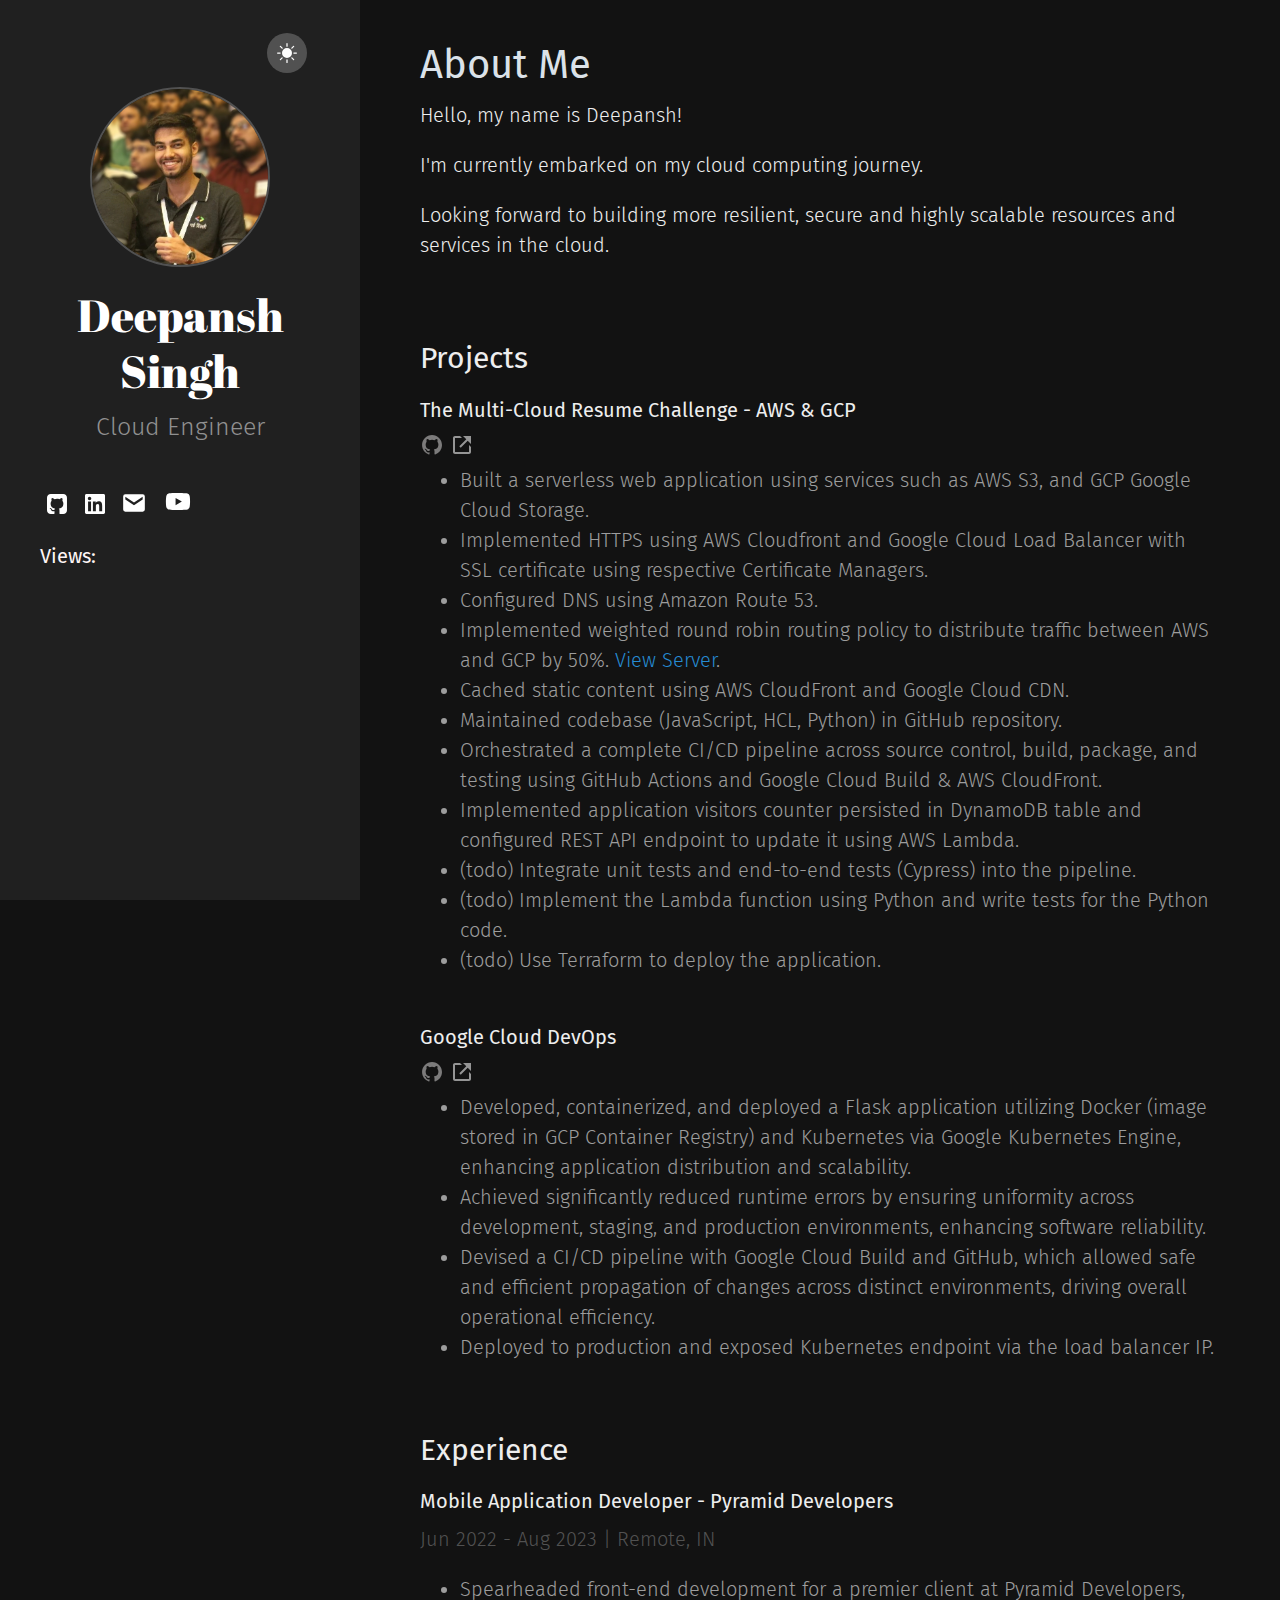
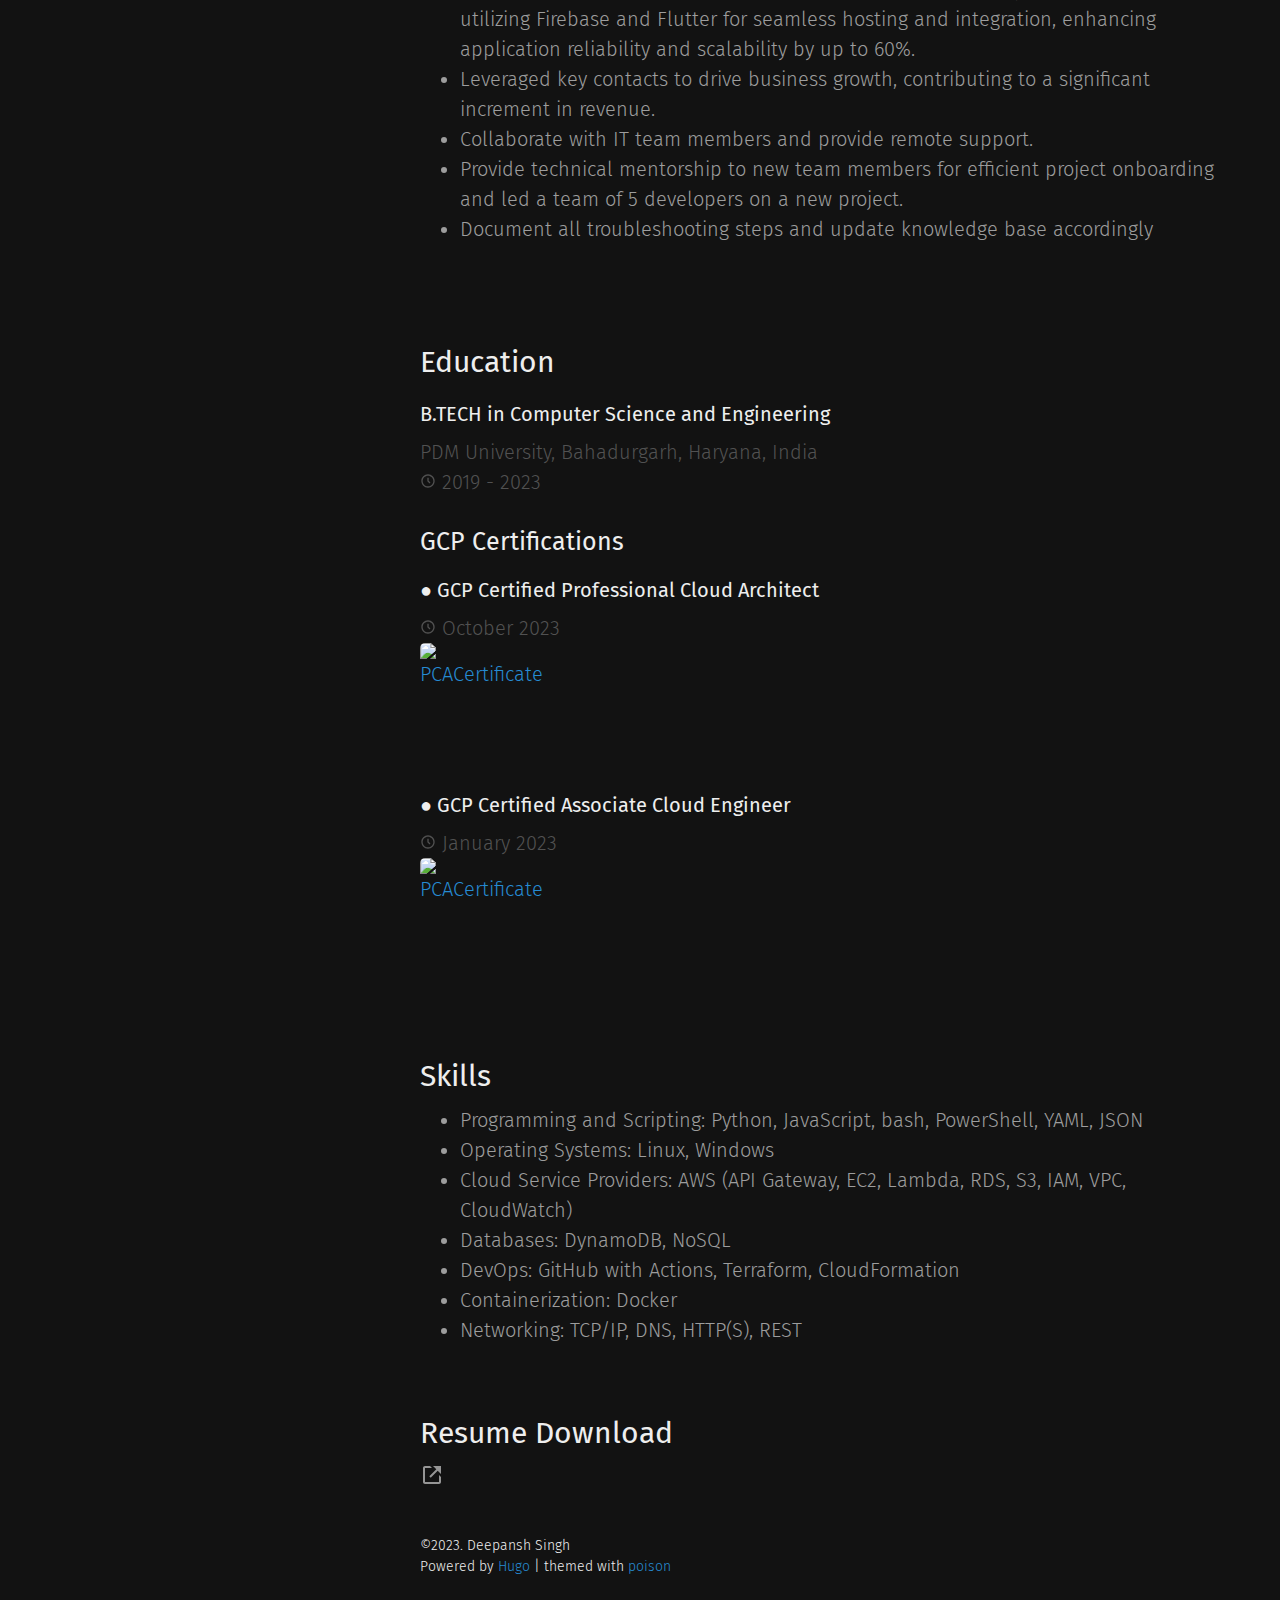
==== frontend/index.html @ 90e30b96 "uncomment viewcounter" ====
﻿<!DOCTYPE html>
<html xmlns="http://www.w3.org/1999/xhtml" xml:lang="en-us" lang="en-us">

<head>

    <meta http-equiv="content-type" content="text/html; charset=utf-8">
    <meta name="generator" content="Hugo 0.101.0">


    <meta name="viewport" content="width=device-width, initial-scale=1.0">

    <title>☁ Deepansh Singh</title>
    <meta name="description" content="">


    <link type="text/css" rel="stylesheet" href="./css/poole.css">
    <link type="text/css" rel="stylesheet" href="./css/syntax.css">
    <link type="text/css" rel="stylesheet" href="./css/hyde.css">
    <link type="text/css" rel="stylesheet" href="./css/poison.css">
    <link type="text/css" rel="stylesheet" href="./css/fonts.css">
    <!-- <link type="text/css" rel="stylesheet" href="./css/katex.min.css"> -->
    <link type="text/css" rel="stylesheet" href="./css/tabs.css">
    <link rel="icon" type="image/png" sizes="16x16" href="/favicon-48x48.png">
    <link rel="shortcut icon" type="image/x-icon" href="./favicon.ico">



    <style>
        body {
            --sidebar-bg-color: #202020;
            --sidebar-img-border-color: #515151;
            --sidebar-p-color: #909090;
            --sidebar-h1-color: #FFF;
            --sidebar-a-color: #FFF;
            --sidebar-socials-color: #FFF;
            --text-color: #222;
            --bkg-color: #FAF9F6;
            --post-title-color: #303030;
            --list-color: #5a5a5a;
            --link-color: #268bd2;
            --date-color: #515151;
            --code-color: #bf616a;
            --code-background-color: #f9f9f9;
            --moon-sun-color: #FFF;
            --moon-sun-background-color: #515151;
        }

        body.dark-theme {
            --text-color: #eee;
            --bkg-color: #121212;
            --post-title-color: #DBE2E9;
            --list-color: #9d9d9d;
            --link-color: #268bd2;
            --date-color: #9a9a9a;
            --code-color: #ff7f7f;
            --code-background-color: #393D47;
        }

        body {
            background-color: var(--bkg-color);
        }
    </style>

</head>

<body class="dark-theme">
    <aside class="sidebar">
        <div class="container sidebar-sticky">
            <div class="light-dark" align="right">
                <button class="btn-light-dark">
                    <svg class="moon" xmlns="http://www.w3.org/2000/svg" width="1em" height="1em" viewbox="0 0 16 16">
                        <path fill="currentColor" d="M6 .278a.768.768 0 0 1 .08.858a7.208 7.208 0 0 0-.878 3.46c0 4.021 3.278 7.277 7.318 7.277c.527 0 1.04-.055 1.533-.16a.787.787 0 0 1 .81.316a.733.733 0 0 1-.031.893A8.349 8.349 0 0 1 8.344 16C3.734 16 0 12.286 0 7.71C0 4.266 2.114 1.312 5.124.06A.752.752 0 0 1 6 .278z"></path>
                    </svg>
                    <svg class="sun" xmlns="http://www.w3.org/2000/svg" width="1em" height="1em" viewbox="0 0 16 16">
                        <path fill="currentColor" d="M8 12a4 4 0 1 0 0-8a4 4 0 0 0 0 8zM8 0a.5.5 0 0 1 .5.5v2a.5.5 0 0 1-1 0v-2A.5.5 0 0 1 8 0zm0 13a.5.5 0 0 1 .5.5v2a.5.5 0 0 1-1 0v-2A.5.5 0 0 1 8 13zm8-5a.5.5 0 0 1-.5.5h-2a.5.5 0 0 1 0-1h2a.5.5 0 0 1 .5.5zM3 8a.5.5 0 0 1-.5.5h-2a.5.5 0 0 1 0-1h2A.5.5 0 0 1 3 8zm10.657-5.657a.5.5 0 0 1 0 .707l-1.414 1.415a.5.5 0 1 1-.707-.708l1.414-1.414a.5.5 0 0 1 .707 0zm-9.193 9.193a.5.5 0 0 1 0 .707L3.05 13.657a.5.5 0 0 1-.707-.707l1.414-1.414a.5.5 0 0 1 .707 0zm9.193 2.121a.5.5 0 0 1-.707 0l-1.414-1.414a.5.5 0 0 1 .707-.707l1.414 1.414a.5.5 0 0 1 0 .707zM4.464 4.465a.5.5 0 0 1-.707 0L2.343 3.05a.5.5 0 1 1 .707-.707l1.414 1.414a.5.5 0 0 1 0 .708z"></path>
                    </svg>
                </button>
            </div>

            <div class="sidebar-about">
                <h1 class="brand">

                    <a>
                        <img src="./images/brand_image.png" alt="brand image">
                    </a>


                    <a>
                        <h1>Deepansh Singh</h1>
                    </a>

                </h1>
                <p class="lead">
                    Cloud Engineer<a></a>
                </p>
            </div>

            <nav>
                <ul class="sidebar-nav">

                </ul>
            </nav>

            <div>
                <a target="_blank" class="social" href="https://github.com/deepansharya1111">
                    <svg xmlns="http://www.w3.org/2000/svg" width="1.2em" height="1.2em" viewbox="-2 -2 24 24">
                        <path fill="currentColor" d="M18.88 1.099C18.147.366 17.265 0 16.233 0H3.746C2.714 0 1.832.366 1.099 1.099C.366 1.832 0 2.714 0 3.746v12.487c0 1.032.366 1.914 1.099 2.647c.733.733 1.615 1.099 2.647 1.099H6.66c.19 0 .333-.007.429-.02a.504.504 0 0 0 .286-.169c.095-.1.143-.245.143-.435l-.007-.885c-.004-.564-.006-1.01-.006-1.34l-.3.052c-.19.035-.43.05-.721.046a5.555 5.555 0 0 1-.904-.091a2.026 2.026 0 0 1-.872-.39a1.651 1.651 0 0 1-.572-.8l-.13-.3a3.25 3.25 0 0 0-.41-.663c-.186-.243-.375-.407-.566-.494l-.09-.065a.956.956 0 0 1-.17-.156a.723.723 0 0 1-.117-.182c-.026-.061-.004-.111.065-.15c.07-.04.195-.059.378-.059l.26.04c.173.034.388.138.643.311a2.1 2.1 0 0 1 .631.677c.2.355.44.626.722.813c.282.186.566.28.852.28c.286 0 .533-.022.742-.065a2.59 2.59 0 0 0 .585-.196c.078-.58.29-1.028.637-1.34a8.907 8.907 0 0 1-1.333-.234a5.314 5.314 0 0 1-1.223-.507a3.5 3.5 0 0 1-1.047-.872c-.277-.347-.505-.802-.683-1.365c-.177-.564-.266-1.215-.266-1.952c0-1.049.342-1.942 1.027-2.68c-.32-.788-.29-1.673.091-2.652c.252-.079.625-.02 1.119.175c.494.195.856.362 1.086.5c.23.14.414.257.553.352a9.233 9.233 0 0 1 2.497-.338c.859 0 1.691.113 2.498.338l.494-.312a6.997 6.997 0 0 1 1.197-.572c.46-.174.81-.221 1.054-.143c.39.98.424 1.864.103 2.653c.685.737 1.028 1.63 1.028 2.68c0 .737-.089 1.39-.267 1.957c-.177.568-.407 1.023-.689 1.366a3.65 3.65 0 0 1-1.053.865c-.42.234-.828.403-1.223.507a8.9 8.9 0 0 1-1.333.235c.45.39.676 1.005.676 1.846v3.11c0 .147.021.266.065.357a.36.36 0 0 0 .208.189c.096.034.18.056.254.064c.074.01.18.013.318.013h2.914c1.032 0 1.914-.366 2.647-1.099c.732-.732 1.099-1.615 1.099-2.647V3.746c0-1.032-.367-1.914-1.1-2.647z"></path>
                    </svg>
                </a>

                <a target="_blank" class="social" href="https://www.linkedin.com/in/deepansharya1111/">
                    <svg xmlns="http://www.w3.org/2000/svg" width="1em" height="1.2em" viewbox="0 0 448 512">
                        <path fill="currentColor" d="M416 32H31.9C14.3 32 0 46.5 0 64.3v383.4C0 465.5 14.3 480 31.9 480H416c17.6 0 32-14.5 32-32.3V64.3c0-17.8-14.4-32.3-32-32.3zM135.4 416H69V202.2h66.5V416zm-33.2-243c-21.3 0-38.5-17.3-38.5-38.5S80.9 96 102.2 96c21.2 0 38.5 17.3 38.5 38.5c0 21.3-17.2 38.5-38.5 38.5zm282.1 243h-66.4V312c0-24.8-.5-56.7-34.5-56.7c-34.6 0-39.9 27-39.9 54.9V416h-66.4V202.2h63.7v29.2h.9c8.9-16.8 30.6-34.5 62.9-34.5c67.2 0 79.7 44.3 79.7 101.9V416z"></path>
                    </svg>
                </a>

                <a target="_blank" class="email" href="mailto:deepansharya1111@gmail.com">
                    <svg xmlns="http://www.w3.org/2000/svg" width="1.8em" height="1.3em" viewBox="0 0 24 24" style="fill: rgba(255, 255, 255, 1);">
                        <path d="M20 4H4a2 2 0 0 0-2 2v12a2 2 0 0 0 2 2h16a2 2 0 0 0 2-2V6a2 2 0 0 0-2-2zm0 4.7-8 5.334L4 8.7V6.297l8 5.333 8-5.333V8.7z"></path>
                    </svg>
                </a>

                <a target="_blank" class="youtube" href="https://www.youtube.com/@deesec">
                    <svg xmlns="http://www.w3.org/2000/svg" width="2em" height="1.45em" viewBox="0 0 24 24" style="fill: rgba(255, 255, 255, 1);">
                        <path d="M21.593 7.203a2.506 2.506 0 0 0-1.762-1.766C18.265 5.007 12 5 12 5s-6.264-.007-7.831.404a2.56 2.56 0 0 0-1.766 1.778c-.413 1.566-.417 4.814-.417 4.814s-.004 3.264.406 4.814c.23.857.905 1.534 1.763 1.765 1.582.43 7.83.437 7.83.437s6.265.007 7.831-.403a2.515 2.515 0 0 0 1.767-1.763c.414-1.565.417-4.812.417-4.812s.02-3.265-.407-4.831zM9.996 15.005l.005-6 5.207 3.005-5.212 2.995z"></path>
                    </svg>
                </a>

                <div>
                    <h4>
                        <span id='views'>Views:</span> <span id="visits"></span>
                    </h4>
                </div>
                <!-- Original Hugo Trademark stamp location -->

                <!-- Original Hugo Trademark stamp location -->
            </div>
        </div>
    </aside>

    <main class="content container">
        <div class="post">
            <div class="info">
                <section id="about">
                    <h1 class="post-title"> About Me</a></h1>
                    </ul>

            </div>

            <p>Hello, my name is Deepansh!</p>
            <p>I'm currently embarked on my cloud computing journey.</p>
            <p>Looking forward to building more resilient, secure and highly scalable resources and services in the
                cloud. </p>
        </div>

        <h2 id="projects">Projects</h2>
        <h5 class="list__title post__title">
            The Multi-Cloud Resume Challenge - AWS & GCP
        </h5>
        <a href="https://github.com/deepansharya1111/cloud-resume-frontend" target="_blank" class="project__link">
            <svg xmlns="http://www.w3.org/2000/svg" width="24" height="24" viewBox="0 0 24 24" style="fill: rgba(124, 123, 123, 1);">
                <path fill-rule="evenodd" clip-rule="evenodd" d="M12.026 2c-5.509 0-9.974 4.465-9.974 9.974 0 4.406 2.857 8.145 6.821 9.465.499.09.679-.217.679-.481 0-.237-.008-.865-.011-1.696-2.775.602-3.361-1.338-3.361-1.338-.452-1.152-1.107-1.459-1.107-1.459-.905-.619.069-.605.069-.605 1.002.07 1.527 1.028 1.527 1.028.89 1.524 2.336 1.084 2.902.829.091-.645.351-1.085.635-1.334-2.214-.251-4.542-1.107-4.542-4.93 0-1.087.389-1.979 1.024-2.675-.101-.253-.446-1.268.099-2.64 0 0 .837-.269 2.742 1.021a9.582 9.582 0 0 1 2.496-.336 9.554 9.554 0 0 1 2.496.336c1.906-1.291 2.742-1.021 2.742-1.021.545 1.372.203 2.387.099 2.64.64.696 1.024 1.587 1.024 2.675 0 3.833-2.33 4.675-4.552 4.922.355.308.675.916.675 1.846 0 1.334-.012 2.41-.012 2.737 0 .267.178.577.687.479C19.146 20.115 22 16.379 22 11.974 22 6.465 17.535 2 12.026 2z"></path>
            </svg>
        </a>
        <a href="https://deepansh.app" target="_blank" class="project__link">
            <svg xmlns="http://www.w3.org/2000/svg" width="24" height="24" viewBox="0 0 24 24" style="fill: rgba(149, 149, 149, 1);">
                <path d="m13 3 3.293 3.293-7 7 1.414 1.414 7-7L21 11V3z"></path><path d="M19 19H5V5h7l-2-2H5c-1.103 0-2 .897-2 2v14c0 1.103.897 2 2 2h14c1.103 0 2-.897 2-2v-5l-2-2v7z"></path>
            </svg>
        </a>
        <div>
            <!-- <p> -->
            <ul>
                <li>Built a serverless web application using services such as AWS S3, and GCP Google Cloud Storage.
                <li>Implemented HTTPS using AWS Cloudfront and Google Cloud Load Balancer with SSL certificate using respective Certificate Managers.
                <li>Configured DNS using Amazon Route 53.
                <li>Implemented weighted round robin routing policy to distribute traffic between AWS and GCP by 50%. 
                    <a href="https://hosting-checker.net/websites/deepansh.app" target="_blank" class="project__link">View Server</a>.
                <li>Cached static content using AWS CloudFront and Google Cloud CDN.
                <li>Maintained codebase (JavaScript, HCL, Python) in GitHub repository.
                <li>Orchestrated a complete CI/CD pipeline across source control, build, package, and testing using GitHub Actions and Google Cloud Build & AWS CloudFront.
                <li>Implemented application visitors counter persisted in DynamoDB table and configured REST API
                    endpoint to update it using AWS Lambda.
                <li>(todo) Integrate unit tests and end-to-end tests (Cypress) into the pipeline.
                <li>(todo) Implement the Lambda function using Python and write tests for the Python code.
                <li>(todo) Use Terraform to deploy the application.
                    <br>
                    <br>
            </ul>
            <!-- </p> -->
        </div>

        <h5 class="list__title post__title">
            Google Cloud DevOps
        </h5>
        <a href="https://github.com/deepansharya1111/gcp-devops-project/" target="_blank" class="project__link">
            <svg xmlns="http://www.w3.org/2000/svg" width="24" height="24" viewBox="0 0 24 24" style="fill: rgba(124, 123, 123, 1);">
                <path fill-rule="evenodd" clip-rule="evenodd" d="M12.026 2c-5.509 0-9.974 4.465-9.974 9.974 0 4.406 2.857 8.145 6.821 9.465.499.09.679-.217.679-.481 0-.237-.008-.865-.011-1.696-2.775.602-3.361-1.338-3.361-1.338-.452-1.152-1.107-1.459-1.107-1.459-.905-.619.069-.605.069-.605 1.002.07 1.527 1.028 1.527 1.028.89 1.524 2.336 1.084 2.902.829.091-.645.351-1.085.635-1.334-2.214-.251-4.542-1.107-4.542-4.93 0-1.087.389-1.979 1.024-2.675-.101-.253-.446-1.268.099-2.64 0 0 .837-.269 2.742 1.021a9.582 9.582 0 0 1 2.496-.336 9.554 9.554 0 0 1 2.496.336c1.906-1.291 2.742-1.021 2.742-1.021.545 1.372.203 2.387.099 2.64.64.696 1.024 1.587 1.024 2.675 0 3.833-2.33 4.675-4.552 4.922.355.308.675.916.675 1.846 0 1.334-.012 2.41-.012 2.737 0 .267.178.577.687.479C19.146 20.115 22 16.379 22 11.974 22 6.465 17.535 2 12.026 2z"></path>
            </svg>
        </a>
        <a href="http://35.224.110.135/" target="_blank" class="project__link">
            <svg xmlns="http://www.w3.org/2000/svg" width="24" height="24" viewBox="0 0 24 24" style="fill: rgba(149, 149, 149, 1);">
                <path d="m13 3 3.293 3.293-7 7 1.414 1.414 7-7L21 11V3z"></path><path d="M19 19H5V5h7l-2-2H5c-1.103 0-2 .897-2 2v14c0 1.103.897 2 2 2h14c1.103 0 2-.897 2-2v-5l-2-2v7z"></path>
            </svg>
        </a>
        <div>
            <!-- <p> -->
            <ul>
                <li>Developed, containerized, and deployed a Flask application utilizing Docker (image stored in GCP
                    Container Registry) and Kubernetes via Google Kubernetes Engine, enhancing application distribution
                    and scalability.
                <li>Achieved significantly reduced runtime errors by ensuring uniformity across development, staging,
                    and production environments, enhancing software reliability.
                <li>Devised a CI/CD pipeline with Google Cloud Build and GitHub, which allowed safe and efficient
                    propagation of changes across distinct environments, driving overall operational efficiency.
                <li>Deployed to production and exposed Kubernetes endpoint via the load balancer IP.
                    <br>
            </ul>
            <!-- </p> -->
        </div>
        <br>
        <h2 id="experience">Experience</h2>
        <h5 class="list__title post__title">
            Mobile Application Developer - Pyramid Developers
        </h5>
        <div class="list__meta meta">
            <div class="meta__item-datetime meta__item">
                <!-- <svg class="meta__icon icon icon-time" width="16" height="14" viewBox="0 0 30 28">
            <path d="M15 0C7 0 1 6 1 14s6 14 14 14 14-6 14-14S23 0 15 0zm0 25C9 25 4 20 4 14S9 3 15 3s11 5 11 11-5 11-11 11zm1-18h-2v8.4l6.8 4.4L22 18l-6-3.8V7z"></path>
        </svg> -->
                <time class="meta__text" datetime="2020-07-01T00:00:00Z">Jun 2022 - Aug 2023 | Remote, IN</time>
            </div>
        </div>
        <p>
        <ul>
            <li>Spearheaded front-end development for a premier client at Pyramid Developers, utilizing Firebase and
                Flutter for seamless hosting and integration, enhancing application reliability and scalability by up to
                60%.</li>
            <li>Leveraged key contacts to drive business growth, contributing to a significant increment in revenue.
            </li>
            <li>Collaborate with IT team members and provide remote support.</li>
            <li>Provide technical mentorship to new team members for efficient project onboarding and led a team of 5
                developers on a new project.</li>
            <li>Document all troubleshooting steps and update knowledge base accordingly</li>
            <br>
        </ul>
        </p>
        <br>
        <h2 id="education">Education</h2>
        <h5 class="list__title post__title">
            B.TECH in Computer Science and Engineering
        </h5>

        PDM University, Bahadurgarh, Haryana, India

        <div class="list__meta meta">
            <div class="meta__item-datetime meta__item">
                <svg xmlns="http://www.w3.org/2000/svg" width="16" height="16" viewBox="0 0 24 24" style="fill: rgba(81, 81, 81, 1);">
                    <path d="M12 2C6.486 2 2 6.486 2 12s4.486 10 10 10 10-4.486 10-10S17.514 2 12 2zm0 18c-4.411 0-8-3.589-8-8s3.589-8 8-8 8 3.589 8 8-3.589 8-8 8z"></path><path d="M13 7h-2v5.414l3.293 3.293 1.414-1.414L13 11.586z"></path>
                </svg>
                <time class="meta__text" datetime="2023-10-04T00:00:00Z">2019 - 2023</time>
            </div>
        </div>
        <h3 class="list__title post__title">
            GCP Certifications
        </h3>
        <h5 class="list__title post__title">
            ● GCP Certified Professional Cloud Architect
        </h5>
        <div class="list__meta meta">
            <div class="meta__item-datetime meta__item">
                <svg xmlns="http://www.w3.org/2000/svg" width="16" height="16" viewBox="0 0 24 24" style="fill: rgba(81, 81, 81, 1);">
                    <path d="M12 2C6.486 2 2 6.486 2 12s4.486 10 10 10 10-4.486 10-10S17.514 2 12 2zm0 18c-4.411 0-8-3.589-8-8s3.589-8 8-8 8 3.589 8 8-3.589 8-8 8z"></path><path d="M13 7h-2v5.414l3.293 3.293 1.414-1.414L13 11.586z"></path>
                </svg>
                <time class="meta__text" datetime="2023-10-04T00:00:00Z">October 2023</time>
            </div>
        </div>
        <a href="https://www.credential.net/2273a415-58f1-4cfc-a1eb-8722eb4f924a">
            <img style="border: 0px solid black;" alt="PCACertificate"
                src="https://templates.images.credential.net/16590181582433100721069374350922.png" width="130" height="130">
        </a>

        <h5 class="list__title post__title">
            ● GCP Certified Associate Cloud Engineer
        </h5>
        <div class="list__meta meta">
            <div class="meta__item-datetime meta__item">
                <svg xmlns="http://www.w3.org/2000/svg" width="16" height="16" viewBox="0 0 24 24" style="fill: rgba(81, 81, 81, 1);">
                    <path d="M12 2C6.486 2 2 6.486 2 12s4.486 10 10 10 10-4.486 10-10S17.514 2 12 2zm0 18c-4.411 0-8-3.589-8-8s3.589-8 8-8 8 3.589 8 8-3.589 8-8 8z"></path><path d="M13 7h-2v5.414l3.293 3.293 1.414-1.414L13 11.586z"></path>
                </svg>
                <time class="meta__text" datetime="2023-01-20T00:00:00Z">January 2023</time>
            </div>
        </div>
        <a href="https://www.credential.net/48a39a28-0759-4ab2-b7b6-a3fedbacd341">
            <img style="border: 0px solid black;" alt="PCACertificate"
                src="https://templates.images.credential.net/16590187933301617801540872729153.png" width="130" height="130">
        </a>

        <br>
        <h2 id="skills"> Skills</h2>
        <ul>
            <li>Programming and Scripting: Python, JavaScript, bash, PowerShell, YAML, JSON</li>
            <li>Operating Systems: Linux, Windows</li>
            <li>Cloud Service Providers: AWS (API Gateway, EC2, Lambda, RDS, S3, IAM, VPC, CloudWatch)</li>
            <li>Databases: DynamoDB, NoSQL</li>
            <li>DevOps: GitHub with Actions, Terraform, CloudFormation</li>
            <li>Containerization: Docker</li>
            <li>Networking: TCP/IP, DNS, HTTP(S), REST</li>
        </ul>
        <br>
        <h2 id="resume">Resume Download</h2>
        <a href="https://storage.googleapis.com/resume.deepansh.app/Deepansh-Singh-Resume.pdf" target="_blank"
            class="project__link">
            <svg xmlns="http://www.w3.org/2000/svg" width="24" height="24" viewBox="0 0 24 24" style="fill: rgba(149, 149, 149, 1);">
                <path d="m13 3 3.293 3.293-7 7 1.414 1.414 7-7L21 11V3z"></path><path d="M19 19H5V5h7l-2-2H5c-1.103 0-2 .897-2 2v14c0 1.103.897 2 2 2h14c1.103 0 2-.897 2-2v-5l-2-2v7z"></path>
            </svg>
        </a>
        <br>
        <br>
        <div>
            <p class="footnote">
                &copy;2023. Deepansh Singh<br>
                Powered by <a target="_blank" href="https://gohugo.io">Hugo</a> | themed with <a target="_blank"
                    href="https://github.com/lukeorth/poison">poison</a>
            </p>
        </div>


        <div class="article-toc ">
            <h4></h4>
            <nav id="TableOfContents">
                <ul>
                    <li><a href="#about">About</a></li>
                    <li><a href="#projects">Projects</a></li>
                    <li><a href="#experience">Experience</a></li>
                    <li><a href="#education">Education</a>
                    <li><a href="#skills">Skills</a></li>
                    <li><a href="#resume">Resume</a></li>
                </ul>
                </li>
            </nav>
        </div>

    </main>
</body>
<!-- BootStrap -->
<script defer="" language="javascript" type="text/javascript" src="./js/light_dark.js"></script>
<script defer="" language="javascript" type="text/javascript" src="./js/tabs.js"></script>
<!-- <script defer="" language="javascript" type="text/javascript" src="./js/katex.min.js"></script> -->
<script defer="" language="javascript" type="text/javascript" src="./js/auto-render.min.js"></script>
<script defer="" language="javascript" type="text/javascript" src="./js/katex.js"></script>
<script defer="" language="javascript" type="text/javascript" src="./js/toc.js"></script>
<!-- View Counter -->
<script src="./js/views.js"></script>
<!-- Test -->

</html>
---- frontend/css/poole.css ----
/*
 *                        ___
 *                       /\_ \
 *  _____     ___     ___\//\ \      __
 * /\ '__`\  / __`\  / __`\\ \ \   /'__`\
 * \ \ \_\ \/\ \_\ \/\ \_\ \\_\ \_/\  __/
 *  \ \ ,__/\ \____/\ \____//\____\ \____\
 *   \ \ \/  \/___/  \/___/ \/____/\/____/
 *    \ \_\
 *     \/_/
 *
 * Designed, built, and released under MIT license by @mdo. Learn more at
 * https://github.com/poole/poole.
 */


/*
 * Contents
 *
 * Body resets
 * Custom type
 * Messages
 * Container
 * Masthead
 * Posts and pages
 * Pagination
 * Reverse layout
 * Themes
 */


/*
 * Body resets
 *
 * Update the foundational and global aspects of the page.
 */

* {
  -webkit-box-sizing: border-box;
     -moz-box-sizing: border-box;
          box-sizing: border-box;
}

html,
body {
  margin: 0;
  padding: 0;
}

html {
  font-family: "Helvetica Neue", Helvetica, Arial, sans-serif;
  font-size: 16px;
  line-height: 1.5;
}
@media (min-width: 38em) {
  html {
    font-size: 20px;
  }
}

body {
  color: #515151;
  -webkit-text-size-adjust: 100%;
      -ms-text-size-adjust: 100%;
}

/* No `:visited` state is required by default (browsers will use `a`) */
a {
  color: var(--link-color);
  text-decoration: none;
}
/* `:focus` is linked to `:hover` for basic accessibility */
a:hover,
a:focus {
  text-decoration: underline;
}

/* Headings */
h1, h2, h3, h4, h5, h6 {
  margin-bottom: .5rem;
  font-weight: 400;
  line-height: 1.25;
  color: #313131;
  text-rendering: optimizeLegibility;
}
h1 {
  font-size: 2rem;
}
h2 {
  margin-top: 1rem;
  font-size: 1.5rem;
}
h3 {
  margin-top: 1.5rem;
  font-size: 1.25rem;
}
h4, h5, h6 {
  margin-top: 1rem;
  font-size: 1rem;
}

/* Body text */
p {
  margin-top: 0;
  margin-bottom: 1rem;
}

strong {
  color: #303030;
}


/* Lists */
ul, ol, dl {
  margin-top: 0;
  margin-bottom: 1rem;
}

dt {
  font-weight: bold;
}
dd {
  margin-bottom: .5rem;
}

/* Misc */
hr {
  position: relative;
  margin: 1.5rem 0;
  border: 0;
  border-top: 2px solid #ccc;
  border-bottom: 1px solid #fff;
}

abbr {
  font-size: 85%;
  font-weight: bold;
  color: #555;
  text-transform: uppercase;
}
abbr[title] {
  cursor: help;
  border-bottom: 1px dotted #e5e5e5;
}

/* Code */
code,
pre {
  font-family: Menlo, Monaco, "Courier New", monospace;
}
code {
  padding: .25em .5em;
  font-size: 85%;
  color: #bf616a;
  background-color: #f9f9f9;
  border-radius: 3px;
}
pre {
  display: block;
  margin-top: 0;
  margin-bottom: 1rem;
  padding: 1rem;
  font-size: .8rem;
  line-height: 1.4;
  white-space: pre;
  white-space: pre-wrap;
  word-break: break-all;
  word-wrap: break-word;
  background-color: #f9f9f9;
}
pre code {
  padding: 0;
  font-size: 100%;
  color: inherit;
  background-color: transparent;
}
.highlight {
  margin-bottom: 1rem;
  border-radius: 4px;
}
.highlight pre {
  margin-bottom: 0;
}

/* Quotes */
blockquote {
  padding: .5rem 1rem;
  margin: .8rem 0;
  color: #7a7a7a;
  border-left: .25rem solid #e5e5e5;
}
blockquote p:last-child {
  margin-bottom: 0;
}
@media (min-width: 30em) {
  blockquote {
    padding-right: 5rem;
    padding-left: 1.25rem;
  }
}

img {
  display: block;
  margin: 0 0 1rem;
  border-radius: 5px;
  max-width: 100%;
}

/* Tables */
table {
  margin-bottom: 1rem;
  width: 100%;
  border: 1px solid #e5e5e5;
  border-collapse: collapse;
}
td,
th {
  padding: .25rem .5rem;
  border: 1px solid #e5e5e5;
}
tbody tr:nth-child(odd) td,
tbody tr:nth-child(odd) th {
  background-color: #f9f9f9;
}


/*
 * Custom type
 *
 * Extend paragraphs with `.lead` for larger introductory text.
 */

.lead {
  font-size: 1.25rem;
  font-weight: 300;
}


/*
 * Messages
 *
 * Show alert messages to users. You may add it to single elements like a `<p>`,
 * or to a parent if there are multiple elements to show.
 */

.message {
  margin-bottom: 1rem;
  padding: 1rem;
  color: #717171;
  background-color: #f9f9f9;
}


/*
 * Container
 *
 * Center the page content.
 */

.container {
  max-width: 38rem;
  padding-left:  1rem;
  padding-right: 1rem;
  margin-left:  auto;
  margin-right: auto;
}


/*
 * Masthead
 *
 * Super small header above the content for site name and short description.
 */

.masthead {
  padding-top:    1rem;
  padding-bottom: 1rem;
  margin-bottom: 3rem;
}
.masthead-title {
  margin-top: 0;
  margin-bottom: 0;
  color: #505050;
}
.masthead-title a {
  color: #505050;
}
.masthead-title small {
  font-size: 75%;
  font-weight: 400;
  color: #c0c0c0;
  letter-spacing: 0;
}


/*
 * Posts and pages
 *
 * Each post is wrapped in `.post` and is used on default and post layouts. Each
 * page is wrapped in `.page` and is only used on the page layout.
 */

.page,
.post {
  margin-bottom: 4em;
}

/* Blog post or page title */
.page-title,
.post-title,
.post-title a {
  color: #303030;
}
.page-title,
.post-title {
  margin-top: 0;
}

/* Meta data line below post title */
.post-date {
  display: block;
  margin-top: -.5rem;
  margin-bottom: 1rem;
  color: #9a9a9a;
}

/* Related posts */
.related {
  padding-top: 2rem;
  padding-bottom: 2rem;
  border-top: 1px solid #eee;
}
.related-posts {
  padding-left: 0;
  list-style: none;
}
.related-posts h3 {
  margin-top: 0;
}
.related-posts li small {
  font-size: 75%;
  color: #999;
}
.related-posts li a:hover {
  color: #268bd2;
  text-decoration: none;
}
.related-posts li a:hover small {
  color: inherit;
}


/*
 * Pagination
 *
 * Super lightweight (HTML-wise) blog pagination. `span`s are provide for when
 * there are no more previous or next posts to show.
 */

.pagination {
  overflow: hidden; /* clearfix */
  margin-left: -1rem;
  margin-right: -1rem;
  font-family: "PT Sans", Helvetica, Arial, sans-serif;
  color: #ccc;
  text-align: center;
}

/* Pagination items can be `span`s or `a`s */
.pagination-item {
  display: block;
  padding: 1rem;
  border: 1px solid #eee;
}
.pagination-item:first-child {
  margin-bottom: -1px;
}

/* Only provide a hover state for linked pagination items */
a.pagination-item:hover {
  background-color: #f5f5f5;
}

@media (min-width: 30em) {
  .pagination {
    margin: 3rem 0;
  }
  .pagination-item {
    float: left;
    width: 50%;
  }
  .pagination-item:first-child {
    margin-bottom: 0;
    border-top-left-radius:    4px;
    border-bottom-left-radius: 4px;
  }
  .pagination-item:last-child {
    margin-left: -1px;
    border-top-right-radius:    4px;
    border-bottom-right-radius: 4px;
  }
}
---- frontend/css/syntax.css ----
.hll { background-color: #ffffcc }
 /*{ background: #f0f3f3; }*/
.c { color: #999; } /* Comment */
.err { color: #AA0000; background-color: #FFAAAA } /* Error */
.k { color: #006699; } /* Keyword */
.o { color: #555555 } /* Operator */
.cm { color: #0099FF; font-style: italic } /* Comment.Multiline */
.cp { color: #009999 } /* Comment.Preproc */
.c1 { color: #999; } /* Comment.Single */
.cs { color: #999; } /* Comment.Special */
.gd { background-color: #FFCCCC; border: 1px solid #CC0000 } /* Generic.Deleted */
.ge { font-style: italic } /* Generic.Emph */
.gr { color: #FF0000 } /* Generic.Error */
.gh { color: #003300; } /* Generic.Heading */
.gi { background-color: #CCFFCC; border: 1px solid #00CC00 } /* Generic.Inserted */
.go { color: #AAAAAA } /* Generic.Output */
.gp { color: #000099; } /* Generic.Prompt */
.gs { } /* Generic.Strong */
.gu { color: #003300; } /* Generic.Subheading */
.gt { color: #99CC66 } /* Generic.Traceback */
.kc { color: #006699; } /* Keyword.Constant */
.kd { color: #006699; } /* Keyword.Declaration */
.kn { color: #006699; } /* Keyword.Namespace */
.kp { color: #006699 } /* Keyword.Pseudo */
.kr { color: #006699; } /* Keyword.Reserved */
.kt { color: #007788; } /* Keyword.Type */
.m { color: #FF6600 } /* Literal.Number */
.s { color: #d44950 } /* Literal.String */
.na { color: #4f9fcf } /* Name.Attribute */
.nb { color: #336666 } /* Name.Builtin */
.nc { color: #00AA88; } /* Name.Class */
.no { color: #336600 } /* Name.Constant */
.nd { color: #9999FF } /* Name.Decorator */
.ni { color: #999999; } /* Name.Entity */
.ne { color: #CC0000; } /* Name.Exception */
.nf { color: #CC00FF } /* Name.Function */
.nl { color: #9999FF } /* Name.Label */
.nn { color: #00CCFF; } /* Name.Namespace */
.nt { color: #2f6f9f; } /* Name.Tag */
.nv { color: #003333 } /* Name.Variable */
.ow { color: #000000; } /* Operator.Word */
.w { color: #bbbbbb } /* Text.Whitespace */
.mf { color: #FF6600 } /* Literal.Number.Float */
.mh { color: #FF6600 } /* Literal.Number.Hex */
.mi { color: #FF6600 } /* Literal.Number.Integer */
.mo { color: #FF6600 } /* Literal.Number.Oct */
.sb { color: #CC3300 } /* Literal.String.Backtick */
.sc { color: #CC3300 } /* Literal.String.Char */
.sd { color: #CC3300; font-style: italic } /* Literal.String.Doc */
.s2 { color: #CC3300 } /* Literal.String.Double */
.se { color: #CC3300; } /* Literal.String.Escape */
.sh { color: #CC3300 } /* Literal.String.Heredoc */
.si { color: #AA0000 } /* Literal.String.Interpol */
.sx { color: #CC3300 } /* Literal.String.Other */
.sr { color: #33AAAA } /* Literal.String.Regex */
.s1 { color: #CC3300 } /* Literal.String.Single */
.ss { color: #FFCC33 } /* Literal.String.Symbol */
.bp { color: #336666 } /* Name.Builtin.Pseudo */
.vc { color: #003333 } /* Name.Variable.Class */
.vg { color: #003333 } /* Name.Variable.Global */
.vi { color: #003333 } /* Name.Variable.Instance */
.il { color: #FF6600 } /* Literal.Number.Integer.Long */

.css .o,
.css .o + .nt,
.css .nt + .nt { color: #999; }
---- frontend/css/hyde.css ----
/*
 *  __                  __
 * /\ \                /\ \
 * \ \ \___   __  __   \_\ \     __
 *  \ \  _ `\/\ \/\ \  /'_` \  /'__`\
 *   \ \ \ \ \ \ \_\ \/\ \_\ \/\  __/
 *    \ \_\ \_\/`____ \ \___,_\ \____\
 *     \/_/\/_/`/___/> \/__,_ /\/____/
 *                /\___/
 *                \/__/
 *
 * Designed, built, and released under MIT license by @mdo. Learn more at
 * https://github.com/poole/hyde.
 */


/*
 * Contents
 *
 * Global resets
 * Sidebar
 * Container
 * Reverse layout
 * Themes
 */


/*
 * Global resets
 *
 * Update the foundational and global aspects of the page.
 */

html {
  font-family: "Fira Sans", sans-serif;
    font-weight:300;

}
@media (min-width: 48em) {
  html {
    font-size: 16px;
  }
}
@media (min-width: 58em) {
  html {
    font-size: 20px;
  }
}

pre {
  tab-size:4;
}

/*
 * Sidebar
 *
 * Flexible banner for housing site name, intro, and "footer" content. Starts
 * out above content in mobile and later moves to the side with wider viewports.
 */

.sidebar {
  text-align: center;
  padding: 2rem 1rem;
  color: rgba(255,255,255,.5);
}
@media (min-width: 48em) {
  .sidebar {
    position: fixed;
    top: 0;
    left: 0;
    bottom: 0;
    width: 18rem;
    text-align: left;
  }
}

/* Sidebar links */
.sidebar a {
  color: var(--sidebar-a-color);
}

/* About section */
.sidebar-about {
  text-align: center;
  color: var(--sidebar-p-color);
}
.sidebar-about h1 {
  color: var(--sidebar-h1-color);
  margin-top: 0;
  font-weight:300;
  font-size: 1.5em;
  font-family: "Abril Fatface", serif;
}

/* Sidebar nav */
.sidebar-nav {
  margin-top: 2rem;
  margin-bottom: 2rem;
  padding-left: 0;
  list-style: none;
}

.subnav {
 list-style: none;
  padding-left: 0;
}

.sidebar-nav-item {
  display: block;
}
a.sidebar-nav-item:hover,
a.sidebar-nav-item:focus {
  text-decoration: underline;
}
.sidebar-nav-item.active {
  font-weight: bold;
}

/* Sticky sidebar
 *
 * Add the `sidebar-sticky` class to the sidebar's container to affix it the
 * contents to the bottom of the sidebar in tablets and up.
 */

@media (min-width: 48em) {
  .sidebar-sticky {
    position: absolute;
    right:  1rem;
    top: 1rem;
    left:   1rem;
  }
}


/* Container
 *
 * Align the contents of the site above the proper threshold with some margin-fu
 * with a 25%-wide `.sidebar`.
 */

.content {
  padding-top:    2rem;
  padding-bottom: 2rem;
}

@media (min-width: 48em) {
  .content {
    max-width: 38rem;
    margin-left: 20rem;
    margin-right: 2rem;
  }
}

@media (min-width: 64em) {
  .content {
    max-width: 44rem;
    margin-left: 20rem;
    margin-right: 2rem;
  }
}

.footnote {
  font-size: 0.7em;
  margin-top: 0.5rem;
  color: var(--sidebar-p-color);
}

.go {
  color: #444444;
}

.badge {
  display:inline;
  vertical-align: bottom;
}
 
.badges {
  float: right;
}

.brand {
  font-size: 4.0em;
  margin-bottom: 0;
}

/*
 * Reverse layout
 *
 * Flip the orientation of the page by placing the `.sidebar` on the right.
 */

@media (min-width: 48em) {
  .layout-reverse .sidebar {
    left: auto;
    right: 0;
  }
  .layout-reverse .content {
    margin-left: 2rem;
    margin-right: 20rem;
  }
}

@media (min-width: 64em) {
  .layout-reverse .content {
    margin-left: 4rem;
    margin-right: 22rem;
  }
}



/*
 * Themes
 *
 * As of v1.1, Hyde includes optional themes to color the sidebar and links
 * within blog posts. To use, add the class of your choosing to the `body`.
 */

/* Base16 (http://chriskempson.github.io/base16/#default) */

/* Red */
.theme-base-08 .sidebar {
  background-color: #ac4142;
}
.theme-base-08 .content a,
.theme-base-08 .related-posts li a:hover {
  color: #ac4142;
}

/* Orange */
.theme-base-09 .sidebar {
  background-color: #d28445;
}
.theme-base-09 .content a,
.theme-base-09 .related-posts li a:hover {
  color: #d28445;
}

/* Yellow */
.theme-base-0a .sidebar {
  background-color: #f4bf75;
}
.theme-base-0a .content a,
.theme-base-0a .related-posts li a:hover {
  color: #f4bf75;
}

/* Green */
.theme-base-0b .sidebar {
  background-color: #90a959;
}
.theme-base-0b .content a,
.theme-base-0b .related-posts li a:hover {
  color: #90a959;
}

/* Cyan */
.theme-base-0c .sidebar {
  background-color: #75b5aa;
}
.theme-base-0c .content a,
.theme-base-0c .related-posts li a:hover {
  color: #75b5aa;
}

/* Blue */
.theme-base-0d .sidebar {
  background-color: #6a9fb5;
}
.theme-base-0d .content a,
.theme-base-0d .related-posts li a:hover {
  color: #6a9fb5;
}

/* Magenta */
.theme-base-0e .sidebar {
  background-color: #aa759f;
}
.theme-base-0e .content a,
.theme-base-0e .related-posts li a:hover {
  color: #aa759f;
}

/* Brown */
.theme-base-0f .sidebar {
  background-color: #8f5536;
}
.theme-base-0f .content a,
.theme-base-0f .related-posts li a:hover {
  color: #8f5536;
}
---- frontend/css/poison.css ----
@media (min-width: 48em) {
    .bullet {
        margin-left: 1em;
        text-decoration-line: underline;
        text-decoration-style: dotted;
        text-decoration-thickness: 1%;
    }
    .sub-heading {
        margin-left: 1em;
    }
    .btn-light-dark svg {
        margin: auto;
        width: 20px;
        height: 20px;
        color: black;
    }
}

@media (max-width: 48em) {
    .heading {
        font-weight: 400;
    }
    .entries {
        padding-left: 0em;
    }
    .btn-light-dark svg {
        margin: auto;
        width: 20px;
        height: 20px;
        color: black;
    }
}

 /* Handles dark/light themes */
h1, h2, h3, h4, h5, strong {
    color: var(--text-color);
}
.content p {
    color: var(--text-color);
}
.page-title, .post-title, .post-title a {
    color: var(--post-title-color);
}
.content li {
    color: var(--list-color);
}
.content code {
    color: var(--code-color);
    background-color: var(--code-background-color);
}
.btn-light-dark .moon {
    color: var(--moon-sun-color);
}
.btn-light-dark .sun {
    color: var(--moon-sun-color);
}
.btn-light-dark {
    padding: 0;
    margin: 1em;
    border-radius: 50%;
    border: none;
    cursor: pointer;
    text-align: center;
    width: 40px;
    height: 40px;
    background-color: var(--moon-sun-background-color);
}
/* ************************** */
.layout-reverse .content {
    margin-left: 20em;
}
.sidebar {
    background-color: var(--sidebar-bg-color);
}
.sidebar-about img {
    margin-left: auto;
    margin-right: auto;
    text-align: center;
    border: 2px solid var(--sidebar-img-border-color);
    border-radius: 50%;
    height: 180px;
    width: 180px;
}
.social {
    text-decoration: none !important;
    color: var(--sidebar-socials-color) !important;
    float: auto;
    width: 33%;
    padding: 5px;
    
}
.heading {
    margin-top: 1em;
}
.post-date {
    display: inline-block;
    color: var(--date-color);
}
.info span {
    display: inline-block;
}
.info ul {
    display: inline-block;
    float: right;
}
.info ul li {
    margin-left: 0.5em;
}
.tags {
    padding-left: 0em;
}
.tags li {
    display: inline;
    text-decoration: none;
}
.tags li a {
    color: white;
    display: inline-block;
    padding: 0em 0.7em;
    text-align: center;
    font-size: 0.7em;
    background-color: var(--list-color);
    border-radius: 0.2em;
}
.entries li {
    display: flex;
}
.entries li .title {
    order: 1;
}
.entries li .published {
    order: 3;
}
.entries li::after {
    background-image: radial-gradient(circle, currentcolor 1px, transparent 1.5px);
    background-position: bottom;
    background-size: 1ex 3.5px;
    background-repeat: space no-repeat;
    content: "";
    flex-grow: 1;
    height: 1.1em;
    order: 2;
}
.article-toc {
    display: none;
    position: fixed;
    left: 50%;
    top: 110px;
    font-size: 0.9em;
    width: 20em;
    margin-left: 400px;
    padding-left: 20px;
    overflow-y: auto;
    line-height: 1.4em;
    max-height: 85%;
}
.article-toc nav {
    margin-left: 5em;
}
.article-toc.layout-reverse {
    display: none;
    position: fixed;
    left: 0%;
    top: 110px;
    font-size: 0.9em;
    width: 20em;
    margin-left: 0;
    overflow-y: auto;
    line-height: 1.4em;
    max-height: 85%;
}
.article-toc.layout-reverse nav {
    margin-left: 0;
}
.article-toc h4 {
    margin-left: 6em;
}
.article-toc ul {
    margin-bottom: 0;
}
.article-toc li {
    list-style: none;
    margin-left: 20px;
    margin-top: 2px;
}
.article-toc li a {
    color: var(--text-color);
    text-decoration: none;
}
.article-toc li.active {
    font-weight: bold;
}
.article-toc li.inactive {
    font-weight: 300;
}
@media screen and (min-width: 100em) {
    .article-toc {
        display: block;
    }
    .article-toc.layout-reverse {
        display: block;
    }
}
.next-post {
    float: right;
}
.content pre code {
    color: white;
    white-space: pre;
}
div.highlight pre {
    overflow-x: scroll;
}
#page-nav {
    text-align: center;
}
#page-nav a {
    margin: 0 0.2em;
}
#page-nav span {
    margin: 0 0.2em;
}
.next {
    float: right;
    display: inline;
}
.prev {
    float: left;
    display: inline;
}
.current {
    color: var(--text-color);
}
---- frontend/css/fonts.css ----
/* fira-sans-300 - latin */
@font-face {
  font-family: 'Fira Sans';
  font-style: normal;
  font-weight: 300;
  src: local(''),
       url('fonts/fira-sans-v16-latin-300.woff2') format('woff2'), /* Chrome 26+, Opera 23+, Firefox 39+ */
       url('fonts/fira-sans-v16-latin-300.woff') format('woff'); /* Chrome 6+, Firefox 3.6+, IE 9+, Safari 5.1+ */
}
/* fira-sans-300italic - latin */
@font-face {
  font-family: 'Fira Sans';
  font-style: italic;
  font-weight: 300;
  src: local(''),
       url('fonts/fira-sans-v16-latin-300italic.woff2') format('woff2'), /* Chrome 26+, Opera 23+, Firefox 39+ */
       url('fonts/fira-sans-v16-latin-300italic.woff') format('woff'); /* Chrome 6+, Firefox 3.6+, IE 9+, Safari 5.1+ */
}
/* fira-sans-regular - latin */
@font-face {
  font-family: 'Fira Sans';
  font-style: normal;
  font-weight: 400;
  src: local(''),
       url('fonts/fira-sans-v16-latin-regular.woff2') format('woff2'), /* Chrome 26+, Opera 23+, Firefox 39+ */
       url('fonts/fira-sans-v16-latin-regular.woff') format('woff'); /* Chrome 6+, Firefox 3.6+, IE 9+, Safari 5.1+ */
}
/* fira-sans-italic - latin */
@font-face {
  font-family: 'Fira Sans';
  font-style: italic;
  font-weight: 400;
  src: local(''),
       url('fonts/fira-sans-v16-latin-italic.woff2') format('woff2'), /* Chrome 26+, Opera 23+, Firefox 39+ */
       url('fonts/fira-sans-v16-latin-italic.woff') format('woff'); /* Chrome 6+, Firefox 3.6+, IE 9+, Safari 5.1+ */
}
/* pt-sans-regular - latin */
@font-face {
  font-family: 'PT Sans';
  font-style: normal;
  font-weight: 400;
  src: local(''),
       url('fonts/pt-sans-v17-latin-regular.woff2') format('woff2'), /* Chrome 26+, Opera 23+, Firefox 39+ */
       url('fonts/pt-sans-v17-latin-regular.woff') format('woff'); /* Chrome 6+, Firefox 3.6+, IE 9+, Safari 5.1+ */
}
/* pt-sans-italic - latin */
@font-face {
  font-family: 'PT Sans';
  font-style: italic;
  font-weight: 400;
  src: local(''),
       url('fonts/pt-sans-v17-latin-italic.woff2') format('woff2'), /* Chrome 26+, Opera 23+, Firefox 39+ */
       url('fonts/pt-sans-v17-latin-italic.woff') format('woff'); /* Chrome 6+, Firefox 3.6+, IE 9+, Safari 5.1+ */
}
/* pt-sans-700 - latin */
@font-face {
  font-family: 'PT Sans';
  font-style: normal;
  font-weight: 700;
  src: local(''),
       url('fonts/pt-sans-v17-latin-700.woff2') format('woff2'), /* Chrome 26+, Opera 23+, Firefox 39+ */
       url('fonts/pt-sans-v17-latin-700.woff') format('woff'); /* Chrome 6+, Firefox 3.6+, IE 9+, Safari 5.1+ */
}
/* pt-sans-700italic - latin */
@font-face {
  font-family: 'PT Sans';
  font-style: italic;
  font-weight: 700;
  src: local(''),
       url('fonts/pt-sans-v17-latin-700italic.woff2') format('woff2'), /* Chrome 26+, Opera 23+, Firefox 39+ */
       url('fonts/pt-sans-v17-latin-700italic.woff') format('woff'); /* Chrome 6+, Firefox 3.6+, IE 9+, Safari 5.1+ */
}
/* abril-fatface-regular - latin */
@font-face {
  font-family: 'Abril Fatface';
  font-style: normal;
  font-weight: 400;
  src: local(''),
       url('fonts/abril-fatface-v19-latin-regular.woff2') format('woff2'), /* Chrome 26+, Opera 23+, Firefox 39+ */
       url('fonts/abril-fatface-v19-latin-regular.woff') format('woff'); /* Chrome 6+, Firefox 3.6+, IE 9+, Safari 5.1+ */
}
---- frontend/css/tabs.css ----
/* Style the tabs */
.tabs {
  overflow: hidden;
  border-bottom: 1px solid var(--text-color);
}
html {
	scroll-behavior: smooth;
}
@media (min-width: 48em) {
    /* Style the buttons that are used to open the tabs content */
    .tabs button {
        font-family: Menlo, Monaco, "Courier New", monospace;
        font-size: 0.8em;
    background-color: var(--bkg-color);
    color: var(--text-color);
    float: left;
    border-top: 1px solid var(--text-color);
    border-right: 1px solid var(--text-color);
    border-bottom: none;
    border-left: 1px solid var(--text-color);
    border-radius: 5px 5px 0 0;
    margin: 0 0.2em 0 0;
    outline: none;
    cursor: pointer;
    padding: 0.5em 1em;
    transition: 0.3s;
    }
}

@media (max-width: 48em) {
    /* Style the buttons that are used to open the tabs content */
    .tabs button {
        font-family: Menlo, Monaco, "Courier New", monospace;
        font-size: 0.8em;
    background-color: var(--bkg-color);
    color: var(--text-color);
    float: left;
    border-top: 1px solid var(--text-color);
    border-right: 1px solid var(--text-color);
    border-bottom: none;
    border-left: 1px solid var(--text-color);
    border-radius: 5px 5px 0 0;
    margin: 0 0.2em 0 0;
    outline: none;
    cursor: pointer;
    padding: 0.7em 1.3em;
    transition: 0.3s;
    }

}

/* Change background color of buttons on hover */
.tabs button:hover {
  background-color: #ddd;
  color: var(--dark-gray);
}

/* Create an active/current tablink class */
.tabs button.active {
  background-color: #ccc;
  color: #000;
}

/* Style the tabs content */
.tabcontent {
  display: none;
  padding-top: 0.2em;
}

#visits {
  color: #fff6f6
}

#views {
  color: #fff6f6
}
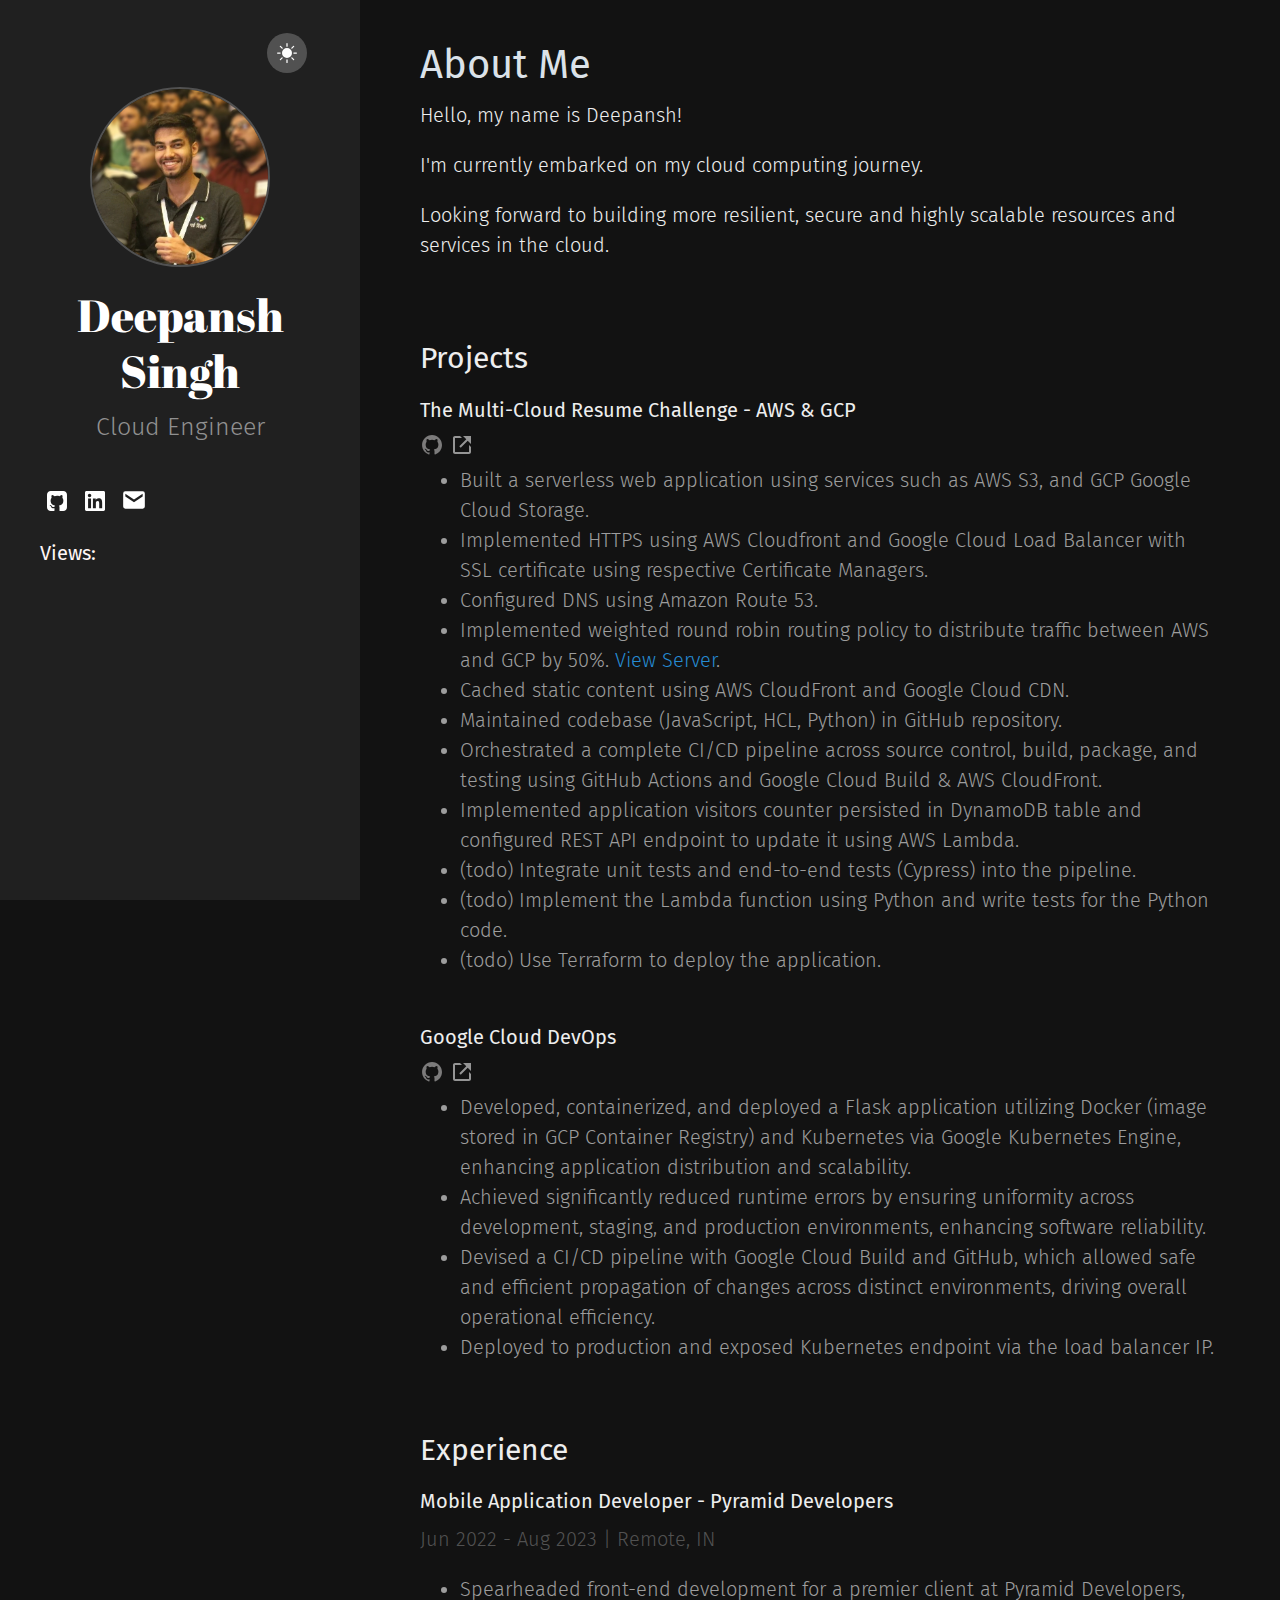
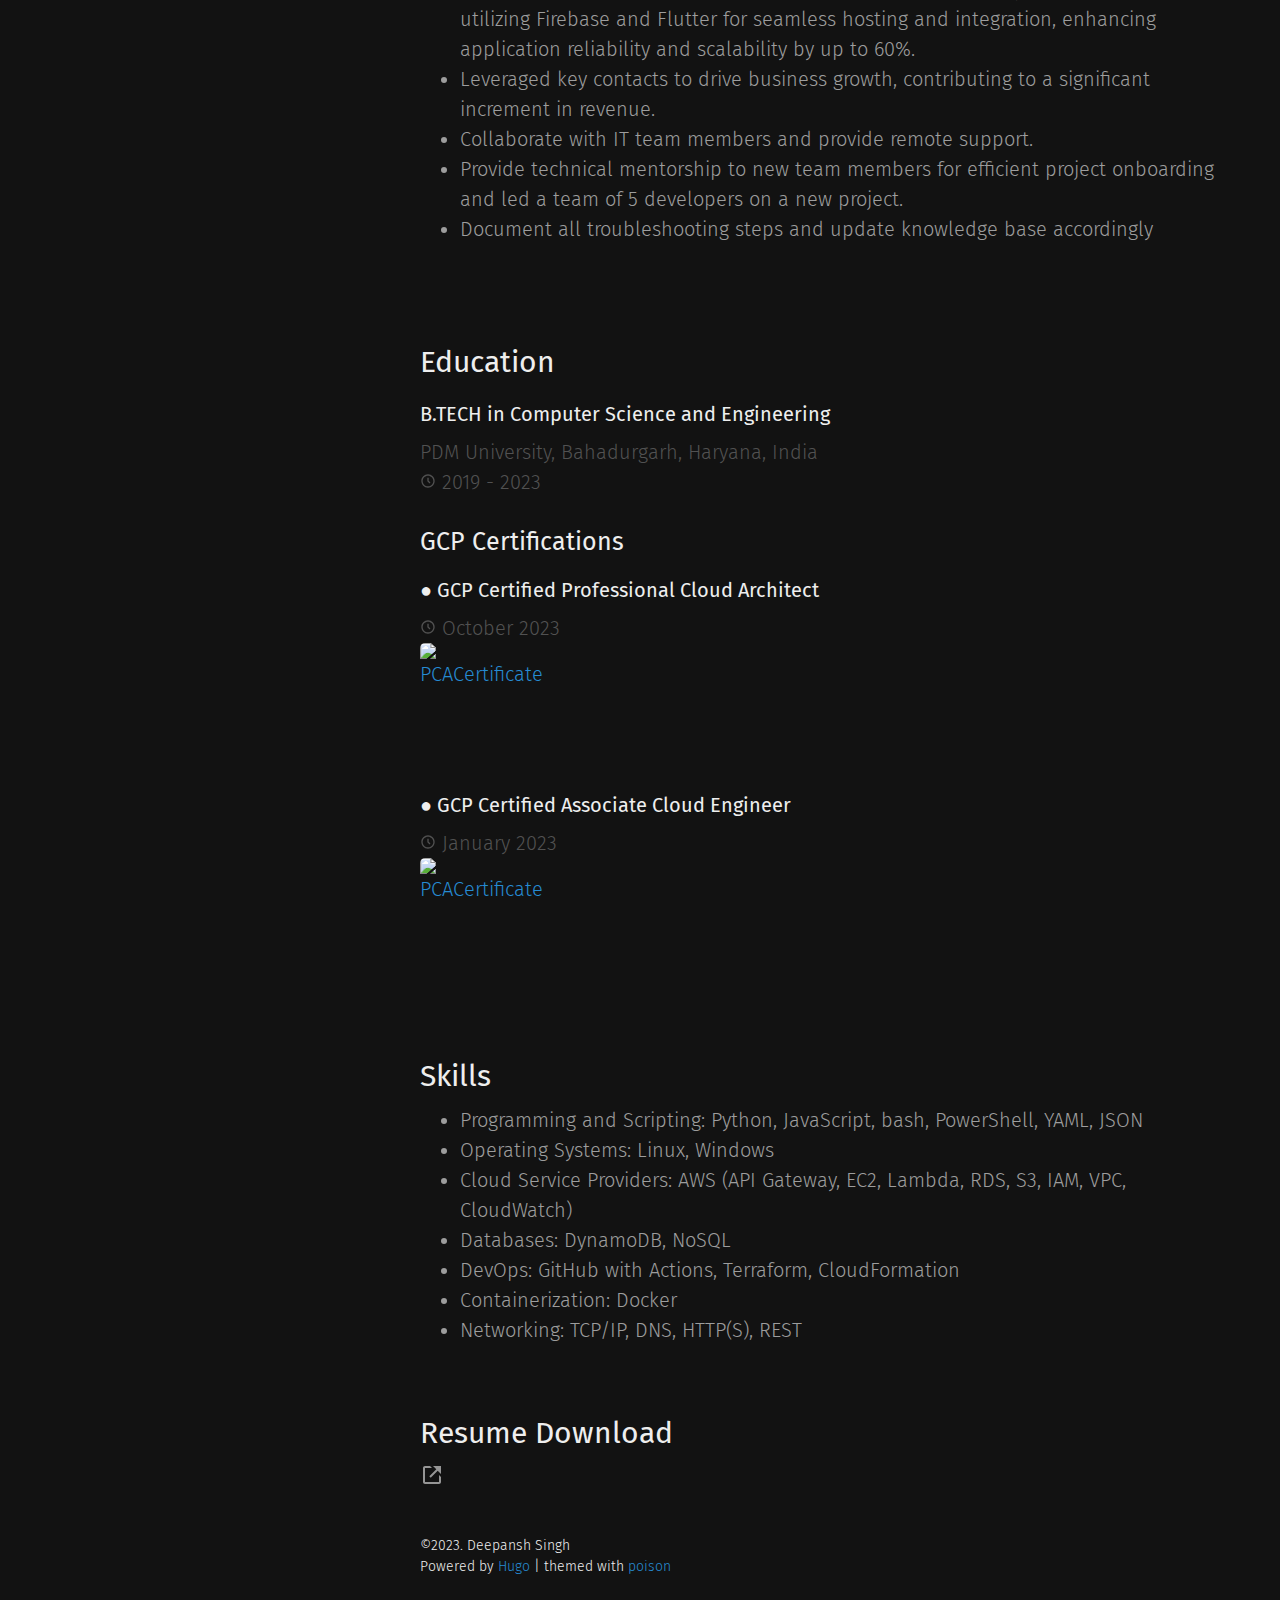
==== commit 8b1d73a0: "updated index" ====
--- a/frontend/index.html
+++ b/frontend/index.html
@@ -120,11 +120,11 @@
                     </svg>
                 </a>
 
-                <a target="_blank" class="youtube" href="https://www.youtube.com/@deesec">
+                <!-- <a target="_blank" class="youtube" href="https://www.youtube.com/@deesec">
                     <svg xmlns="http://www.w3.org/2000/svg" width="2em" height="1.45em" viewBox="0 0 24 24" style="fill: rgba(255, 255, 255, 1);">
                         <path d="M21.593 7.203a2.506 2.506 0 0 0-1.762-1.766C18.265 5.007 12 5 12 5s-6.264-.007-7.831.404a2.56 2.56 0 0 0-1.766 1.778c-.413 1.566-.417 4.814-.417 4.814s-.004 3.264.406 4.814c.23.857.905 1.534 1.763 1.765 1.582.43 7.83.437 7.83.437s6.265.007 7.831-.403a2.515 2.515 0 0 0 1.767-1.763c.414-1.565.417-4.812.417-4.812s.02-3.265-.407-4.831zM9.996 15.005l.005-6 5.207 3.005-5.212 2.995z"></path>
                     </svg>
-                </a>
+                </a> -->
 
                 <div>
                     <h4>
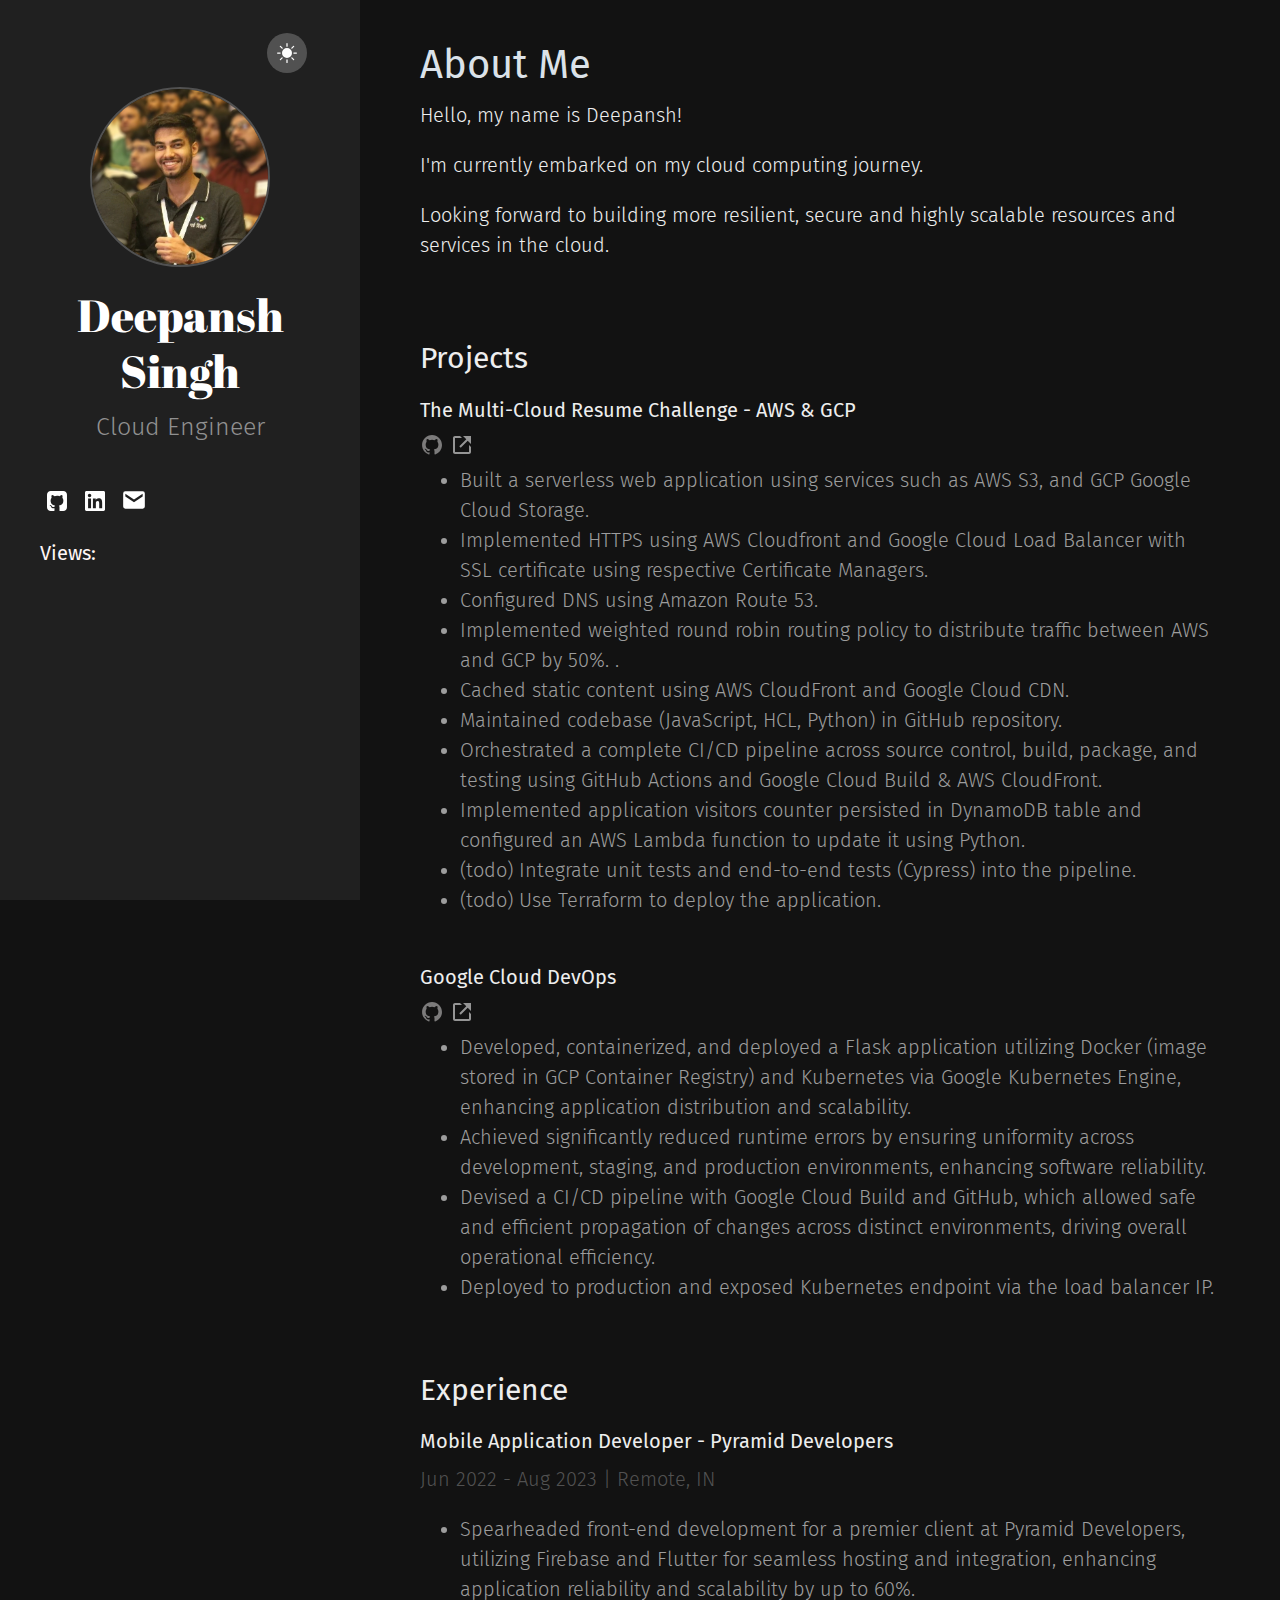
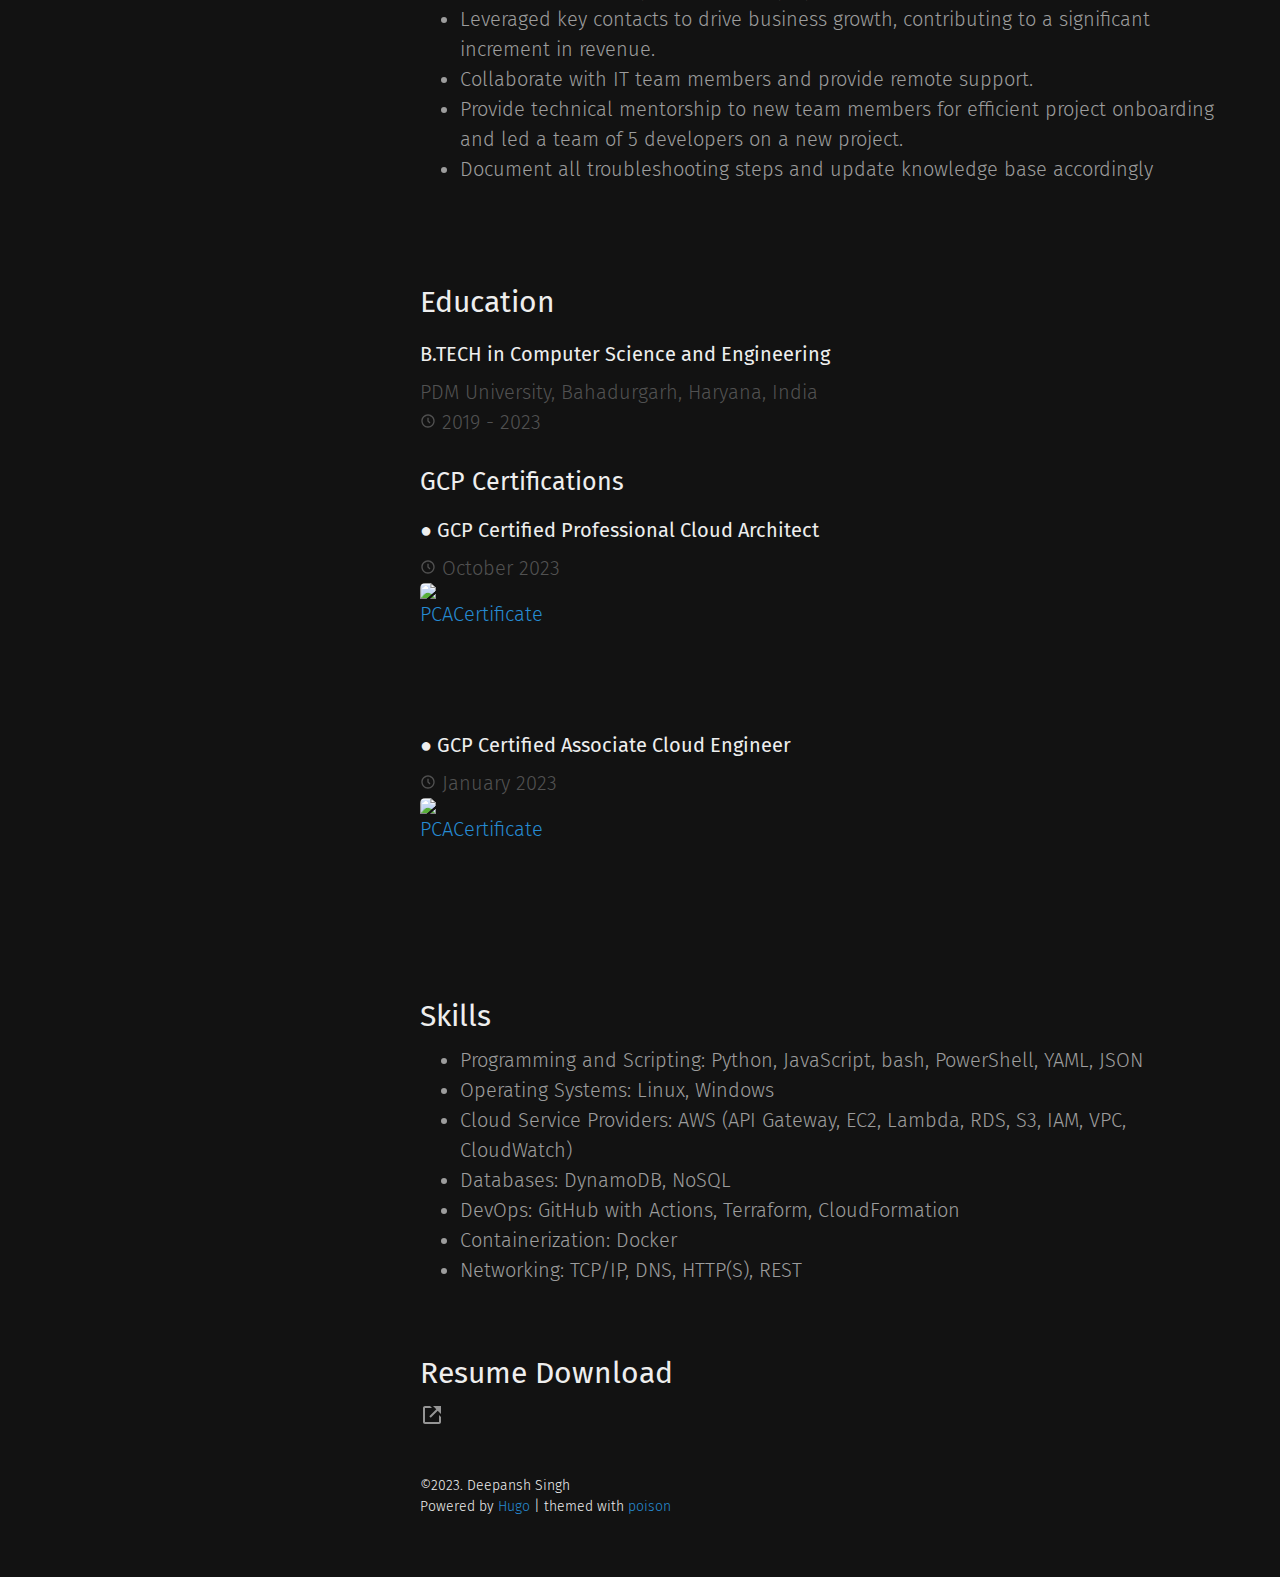
==== commit 007ff5a2: "updated to use aws urls" ====
--- a/frontend/index.html
+++ b/frontend/index.html
@@ -1,4 +1,4 @@
-﻿<!DOCTYPE html>
+<!DOCTYPE html>
 <html xmlns="http://www.w3.org/1999/xhtml" xml:lang="en-us" lang="en-us">
 
 <head>
@@ -174,14 +174,13 @@
                 <li>Implemented HTTPS using AWS Cloudfront and Google Cloud Load Balancer with SSL certificate using respective Certificate Managers.
                 <li>Configured DNS using Amazon Route 53.
                 <li>Implemented weighted round robin routing policy to distribute traffic between AWS and GCP by 50%. 
-                    <a href="https://hosting-checker.net/websites/deepansh.app" target="_blank" class="project__link">View Server</a>.
+                    <!--<a href="https://hosting-checker.net/websites/deepansh.app" target="_blank" class="project__link">View Server</a>-->. 
                 <li>Cached static content using AWS CloudFront and Google Cloud CDN.
                 <li>Maintained codebase (JavaScript, HCL, Python) in GitHub repository.
                 <li>Orchestrated a complete CI/CD pipeline across source control, build, package, and testing using GitHub Actions and Google Cloud Build & AWS CloudFront.
-                <li>Implemented application visitors counter persisted in DynamoDB table and configured REST API
-                    endpoint to update it using AWS Lambda.
+                <li>Implemented application visitors counter persisted in DynamoDB table and configured an AWS Lambda function to update it using Python.
                 <li>(todo) Integrate unit tests and end-to-end tests (Cypress) into the pipeline.
-                <li>(todo) Implement the Lambda function using Python and write tests for the Python code.
+                
                 <li>(todo) Use Terraform to deploy the application.
                     <br>
                     <br>
@@ -308,7 +307,7 @@
         </ul>
         <br>
         <h2 id="resume">Resume Download</h2>
-        <a href="https://storage.googleapis.com/resume.deepansh.app/Deepansh-Singh-Resume.pdf" target="_blank"
+        <a href="https://s3.amazonaws.com/deepansh.app/Deepansh-Singh-Resume.pdf" target="_blank"
             class="project__link">
             <svg xmlns="http://www.w3.org/2000/svg" width="24" height="24" viewBox="0 0 24 24" style="fill: rgba(149, 149, 149, 1);">
                 <path d="m13 3 3.293 3.293-7 7 1.414 1.414 7-7L21 11V3z"></path><path d="M19 19H5V5h7l-2-2H5c-1.103 0-2 .897-2 2v14c0 1.103.897 2 2 2h14c1.103 0 2-.897 2-2v-5l-2-2v7z"></path>
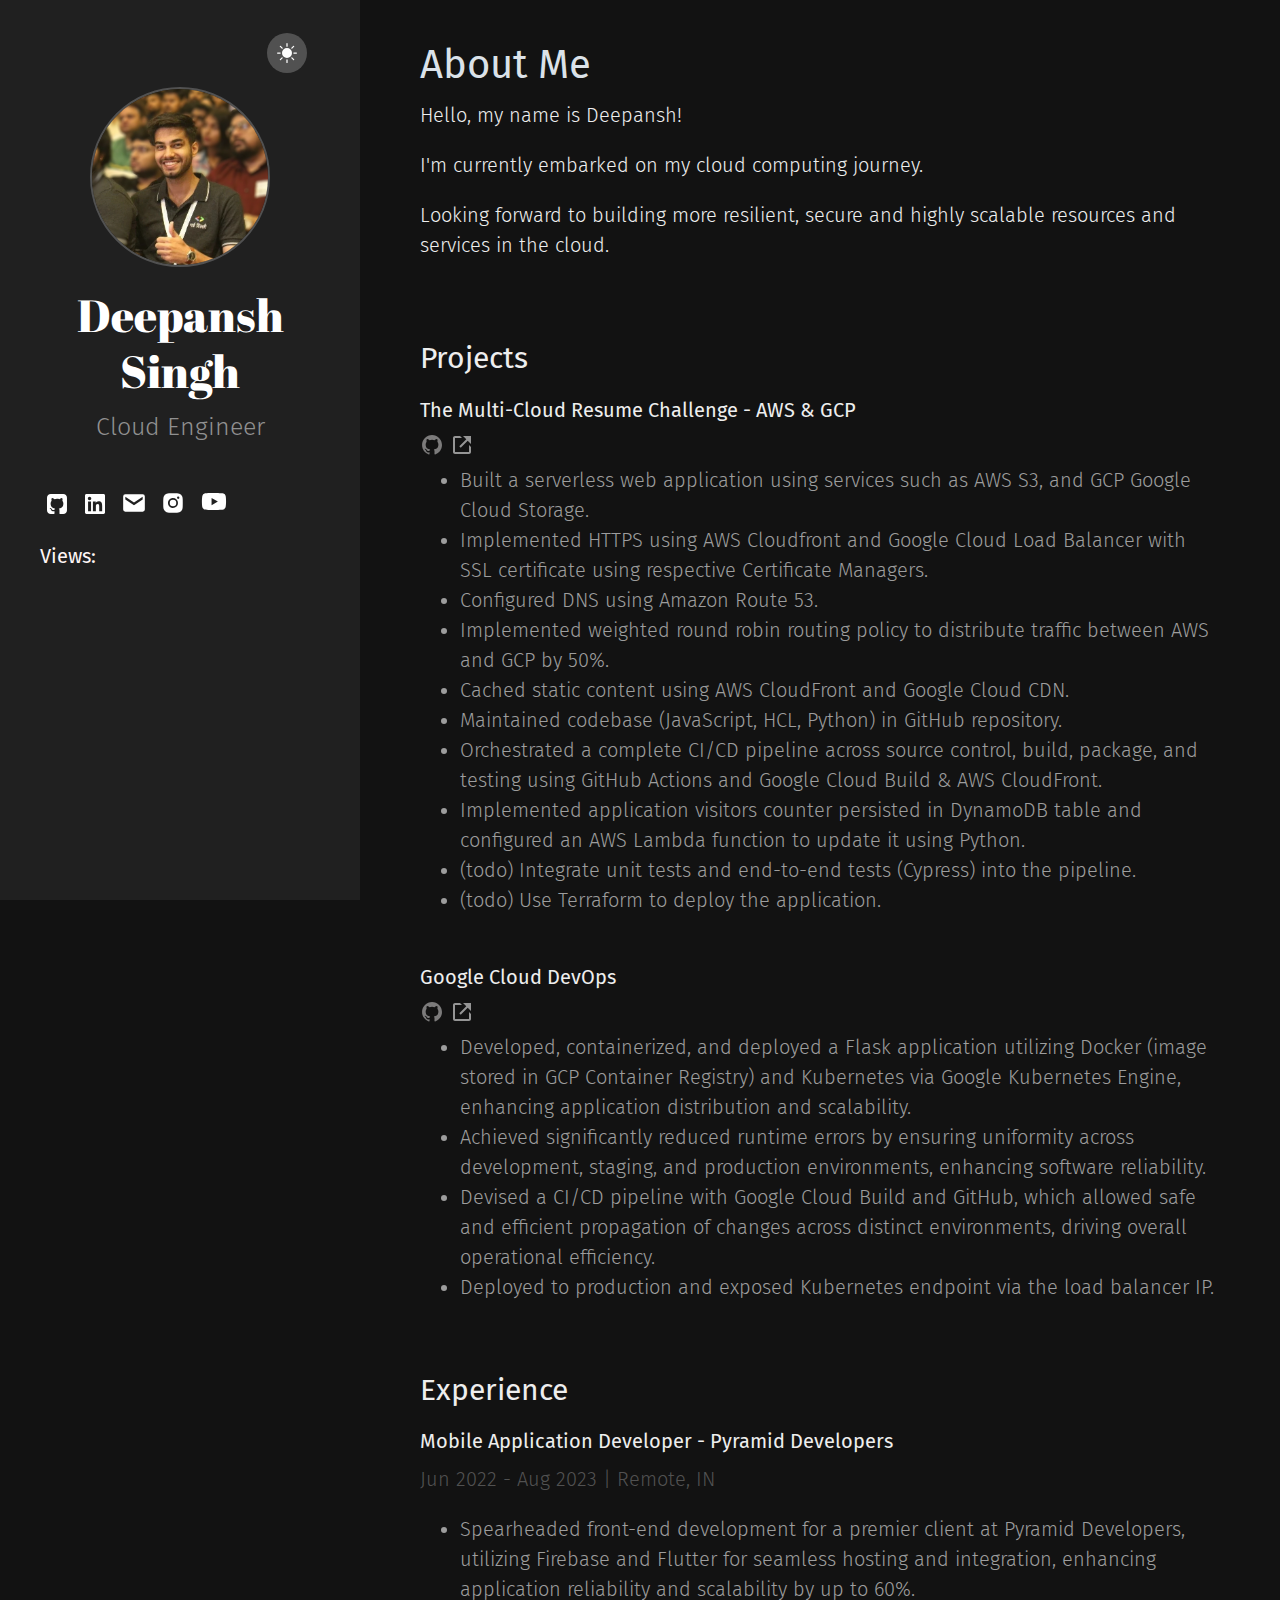
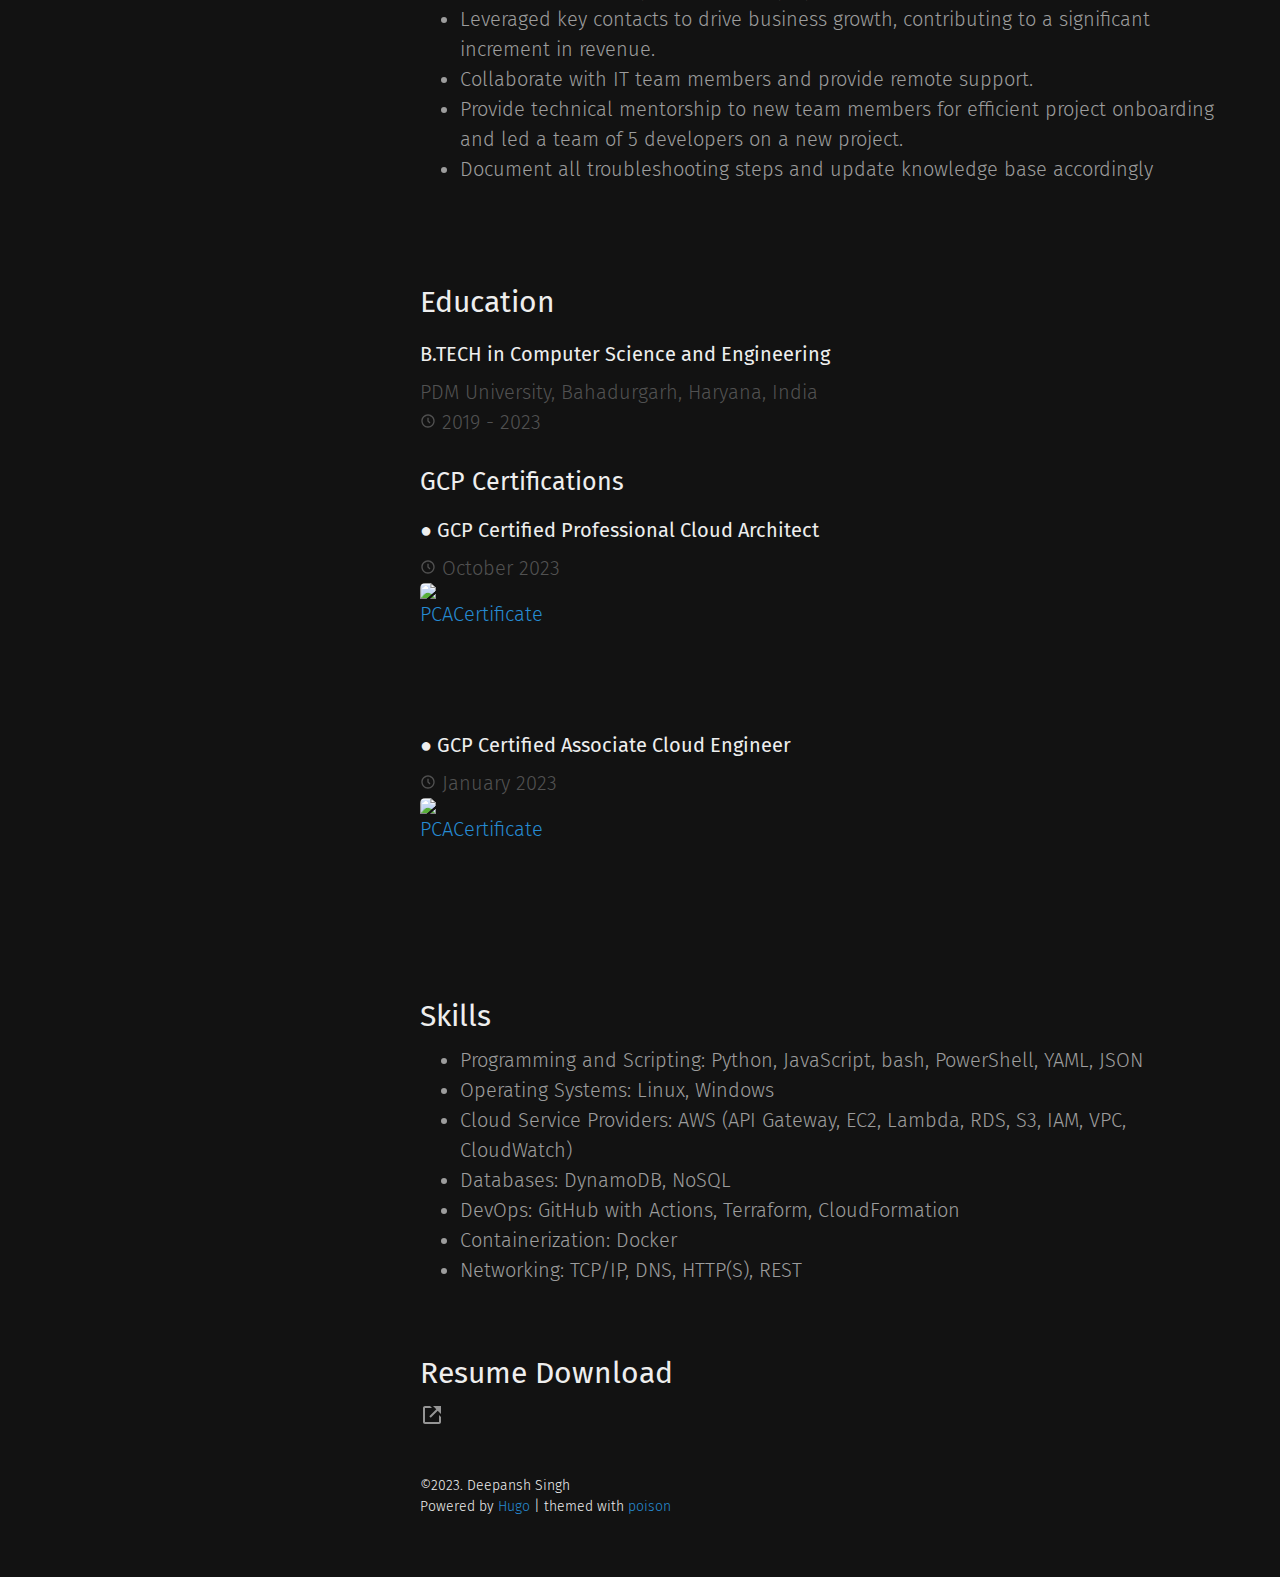
==== commit 95c84d83: "Updated Index for social sinks and AWS workflow for Cloudfront invalidation" ====
--- a/frontend/index.html
+++ b/frontend/index.html
@@ -1,4 +1,4 @@
-<!DOCTYPE html>
+﻿<!DOCTYPE html>
 <html xmlns="http://www.w3.org/1999/xhtml" xml:lang="en-us" lang="en-us">
 
 <head>
@@ -102,6 +102,7 @@
             </nav>
 
             <div>
+                <!-- boxicons.com -->
                 <a target="_blank" class="social" href="https://github.com/deepansharya1111">
                     <svg xmlns="http://www.w3.org/2000/svg" width="1.2em" height="1.2em" viewbox="-2 -2 24 24">
                         <path fill="currentColor" d="M18.88 1.099C18.147.366 17.265 0 16.233 0H3.746C2.714 0 1.832.366 1.099 1.099C.366 1.832 0 2.714 0 3.746v12.487c0 1.032.366 1.914 1.099 2.647c.733.733 1.615 1.099 2.647 1.099H6.66c.19 0 .333-.007.429-.02a.504.504 0 0 0 .286-.169c.095-.1.143-.245.143-.435l-.007-.885c-.004-.564-.006-1.01-.006-1.34l-.3.052c-.19.035-.43.05-.721.046a5.555 5.555 0 0 1-.904-.091a2.026 2.026 0 0 1-.872-.39a1.651 1.651 0 0 1-.572-.8l-.13-.3a3.25 3.25 0 0 0-.41-.663c-.186-.243-.375-.407-.566-.494l-.09-.065a.956.956 0 0 1-.17-.156a.723.723 0 0 1-.117-.182c-.026-.061-.004-.111.065-.15c.07-.04.195-.059.378-.059l.26.04c.173.034.388.138.643.311a2.1 2.1 0 0 1 .631.677c.2.355.44.626.722.813c.282.186.566.28.852.28c.286 0 .533-.022.742-.065a2.59 2.59 0 0 0 .585-.196c.078-.58.29-1.028.637-1.34a8.907 8.907 0 0 1-1.333-.234a5.314 5.314 0 0 1-1.223-.507a3.5 3.5 0 0 1-1.047-.872c-.277-.347-.505-.802-.683-1.365c-.177-.564-.266-1.215-.266-1.952c0-1.049.342-1.942 1.027-2.68c-.32-.788-.29-1.673.091-2.652c.252-.079.625-.02 1.119.175c.494.195.856.362 1.086.5c.23.14.414.257.553.352a9.233 9.233 0 0 1 2.497-.338c.859 0 1.691.113 2.498.338l.494-.312a6.997 6.997 0 0 1 1.197-.572c.46-.174.81-.221 1.054-.143c.39.98.424 1.864.103 2.653c.685.737 1.028 1.63 1.028 2.68c0 .737-.089 1.39-.267 1.957c-.177.568-.407 1.023-.689 1.366a3.65 3.65 0 0 1-1.053.865c-.42.234-.828.403-1.223.507a8.9 8.9 0 0 1-1.333.235c.45.39.676 1.005.676 1.846v3.11c0 .147.021.266.065.357a.36.36 0 0 0 .208.189c.096.034.18.056.254.064c.074.01.18.013.318.013h2.914c1.032 0 1.914-.366 2.647-1.099c.732-.732 1.099-1.615 1.099-2.647V3.746c0-1.032-.367-1.914-1.1-2.647z"></path>
@@ -120,11 +121,17 @@
                     </svg>
                 </a>
 
-                <!-- <a target="_blank" class="youtube" href="https://www.youtube.com/@deesec">
+                <a target="_blank" class="instagram" href="https://www.instagram.com/deepansharya1111">
+                    <svg xmlns="http://www.w3.org/2000/svg" width="1.5em" height="1.3em" viewBox="0 0 24 24" style="fill: rgba(255, 255, 255, 1);">
+                        <path d="M20.947 8.305a6.53 6.53 0 0 0-.419-2.216 4.61 4.61 0 0 0-2.633-2.633 6.606 6.606 0 0 0-2.186-.42c-.962-.043-1.267-.055-3.709-.055s-2.755 0-3.71.055a6.606 6.606 0 0 0-2.185.42 4.607 4.607 0 0 0-2.633 2.633 6.554 6.554 0 0 0-.419 2.185c-.043.963-.056 1.268-.056 3.71s0 2.754.056 3.71c.015.748.156 1.486.419 2.187a4.61 4.61 0 0 0 2.634 2.632 6.584 6.584 0 0 0 2.185.45c.963.043 1.268.056 3.71.056s2.755 0 3.71-.056a6.59 6.59 0 0 0 2.186-.419 4.615 4.615 0 0 0 2.633-2.633c.263-.7.404-1.438.419-2.187.043-.962.056-1.267.056-3.71-.002-2.442-.002-2.752-.058-3.709zm-8.953 8.297c-2.554 0-4.623-2.069-4.623-4.623s2.069-4.623 4.623-4.623a4.623 4.623 0 0 1 0 9.246zm4.807-8.339a1.077 1.077 0 0 1-1.078-1.078 1.077 1.077 0 1 1 2.155 0c0 .596-.482 1.078-1.077 1.078z"></path><circle cx="11.994" cy="11.979" r="3.003"></circle>
+                    </svg>
+                </a>
+
+                <a target="_blank" class="youtube" href="https://www.youtube.com/@deesec">
                     <svg xmlns="http://www.w3.org/2000/svg" width="2em" height="1.45em" viewBox="0 0 24 24" style="fill: rgba(255, 255, 255, 1);">
                         <path d="M21.593 7.203a2.506 2.506 0 0 0-1.762-1.766C18.265 5.007 12 5 12 5s-6.264-.007-7.831.404a2.56 2.56 0 0 0-1.766 1.778c-.413 1.566-.417 4.814-.417 4.814s-.004 3.264.406 4.814c.23.857.905 1.534 1.763 1.765 1.582.43 7.83.437 7.83.437s6.265.007 7.831-.403a2.515 2.515 0 0 0 1.767-1.763c.414-1.565.417-4.812.417-4.812s.02-3.265-.407-4.831zM9.996 15.005l.005-6 5.207 3.005-5.212 2.995z"></path>
                     </svg>
-                </a> -->
+                </a>
 
                 <div>
                     <h4>
@@ -174,7 +181,7 @@
                 <li>Implemented HTTPS using AWS Cloudfront and Google Cloud Load Balancer with SSL certificate using respective Certificate Managers.
                 <li>Configured DNS using Amazon Route 53.
                 <li>Implemented weighted round robin routing policy to distribute traffic between AWS and GCP by 50%. 
-                    <!--<a href="https://hosting-checker.net/websites/deepansh.app" target="_blank" class="project__link">View Server</a>-->. 
+                    <!--<a href="https://hosting-checker.net/websites/deepansh.app" target="_blank" class="project__link">View Server</a>.--> 
                 <li>Cached static content using AWS CloudFront and Google Cloud CDN.
                 <li>Maintained codebase (JavaScript, HCL, Python) in GitHub repository.
                 <li>Orchestrated a complete CI/CD pipeline across source control, build, package, and testing using GitHub Actions and Google Cloud Build & AWS CloudFront.
@@ -234,8 +241,7 @@
             <li>Spearheaded front-end development for a premier client at Pyramid Developers, utilizing Firebase and
                 Flutter for seamless hosting and integration, enhancing application reliability and scalability by up to
                 60%.</li>
-            <li>Leveraged key contacts to drive business growth, contributing to a significant increment in revenue.
-            </li>
+            <li>Leveraged key contacts to drive business growth, contributing to a significant increment in revenue.</li>
             <li>Collaborate with IT team members and provide remote support.</li>
             <li>Provide technical mentorship to new team members for efficient project onboarding and led a team of 5
                 developers on a new project.</li>
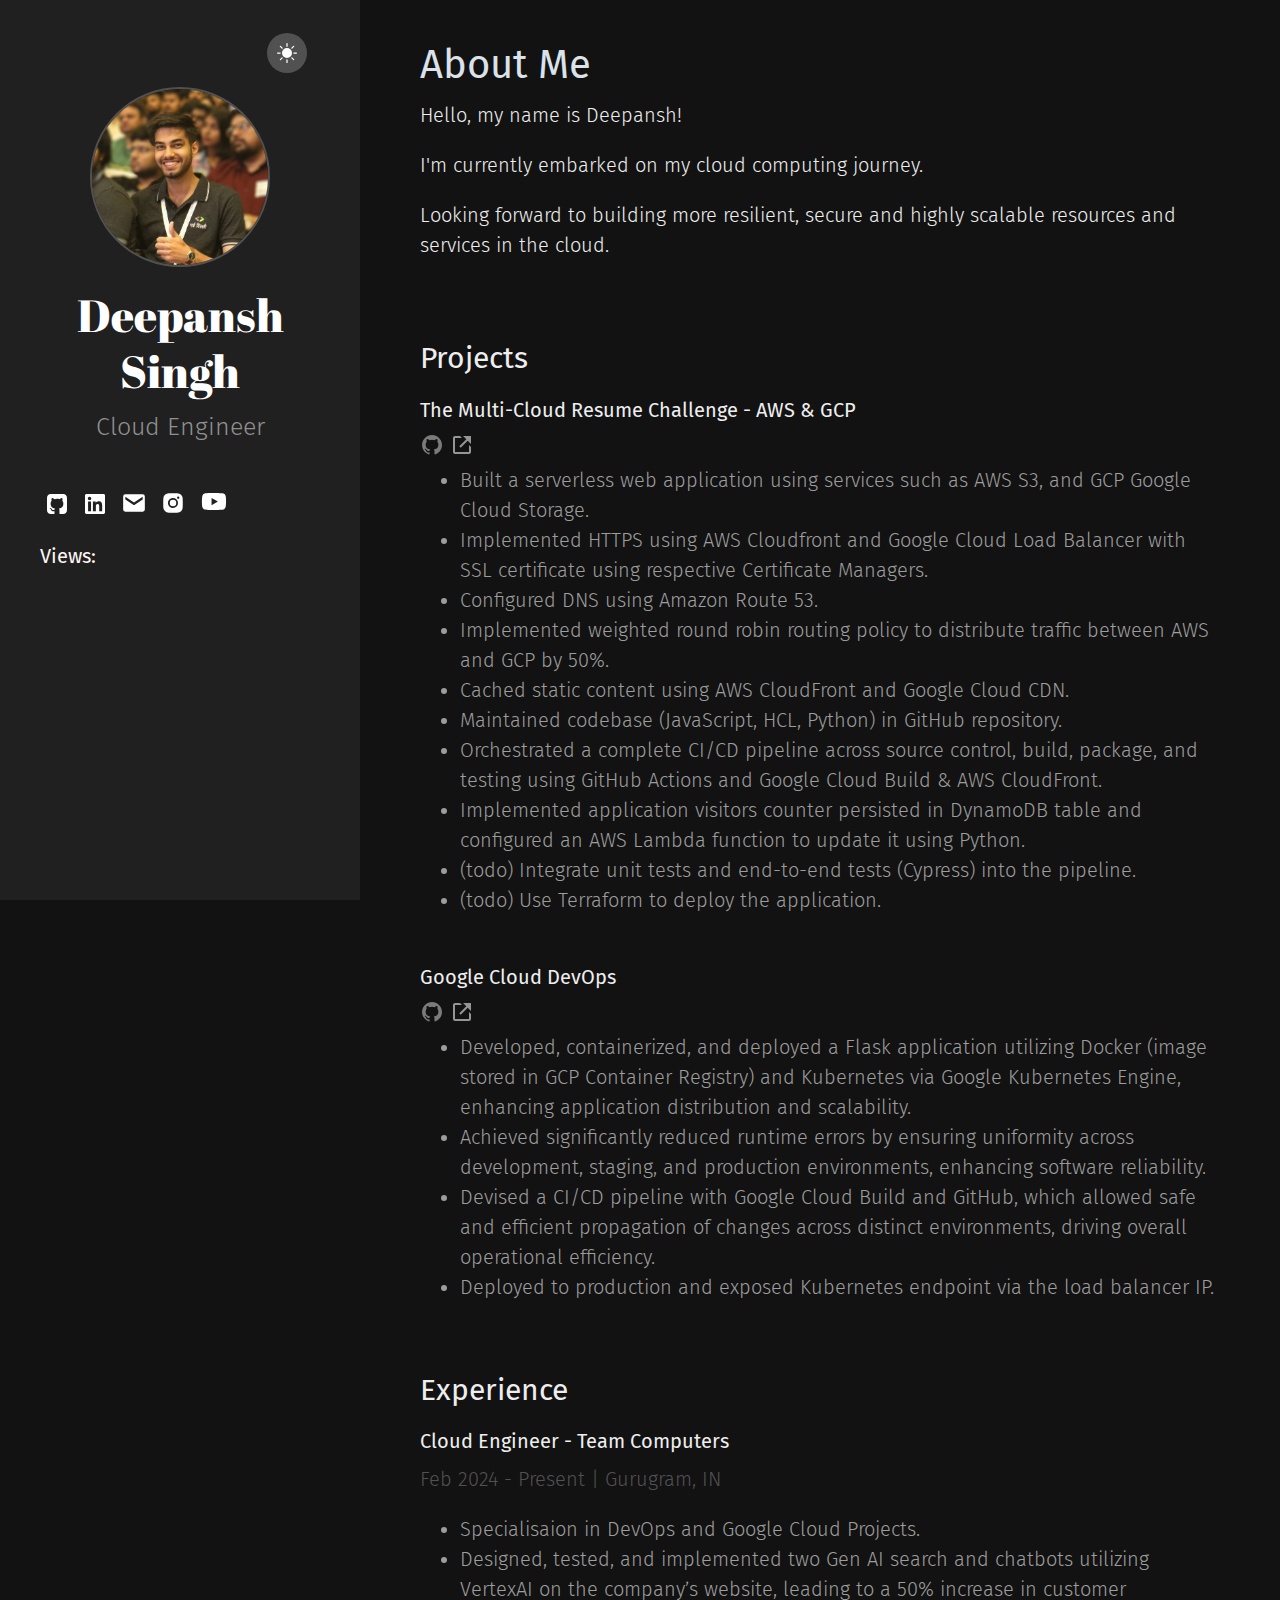
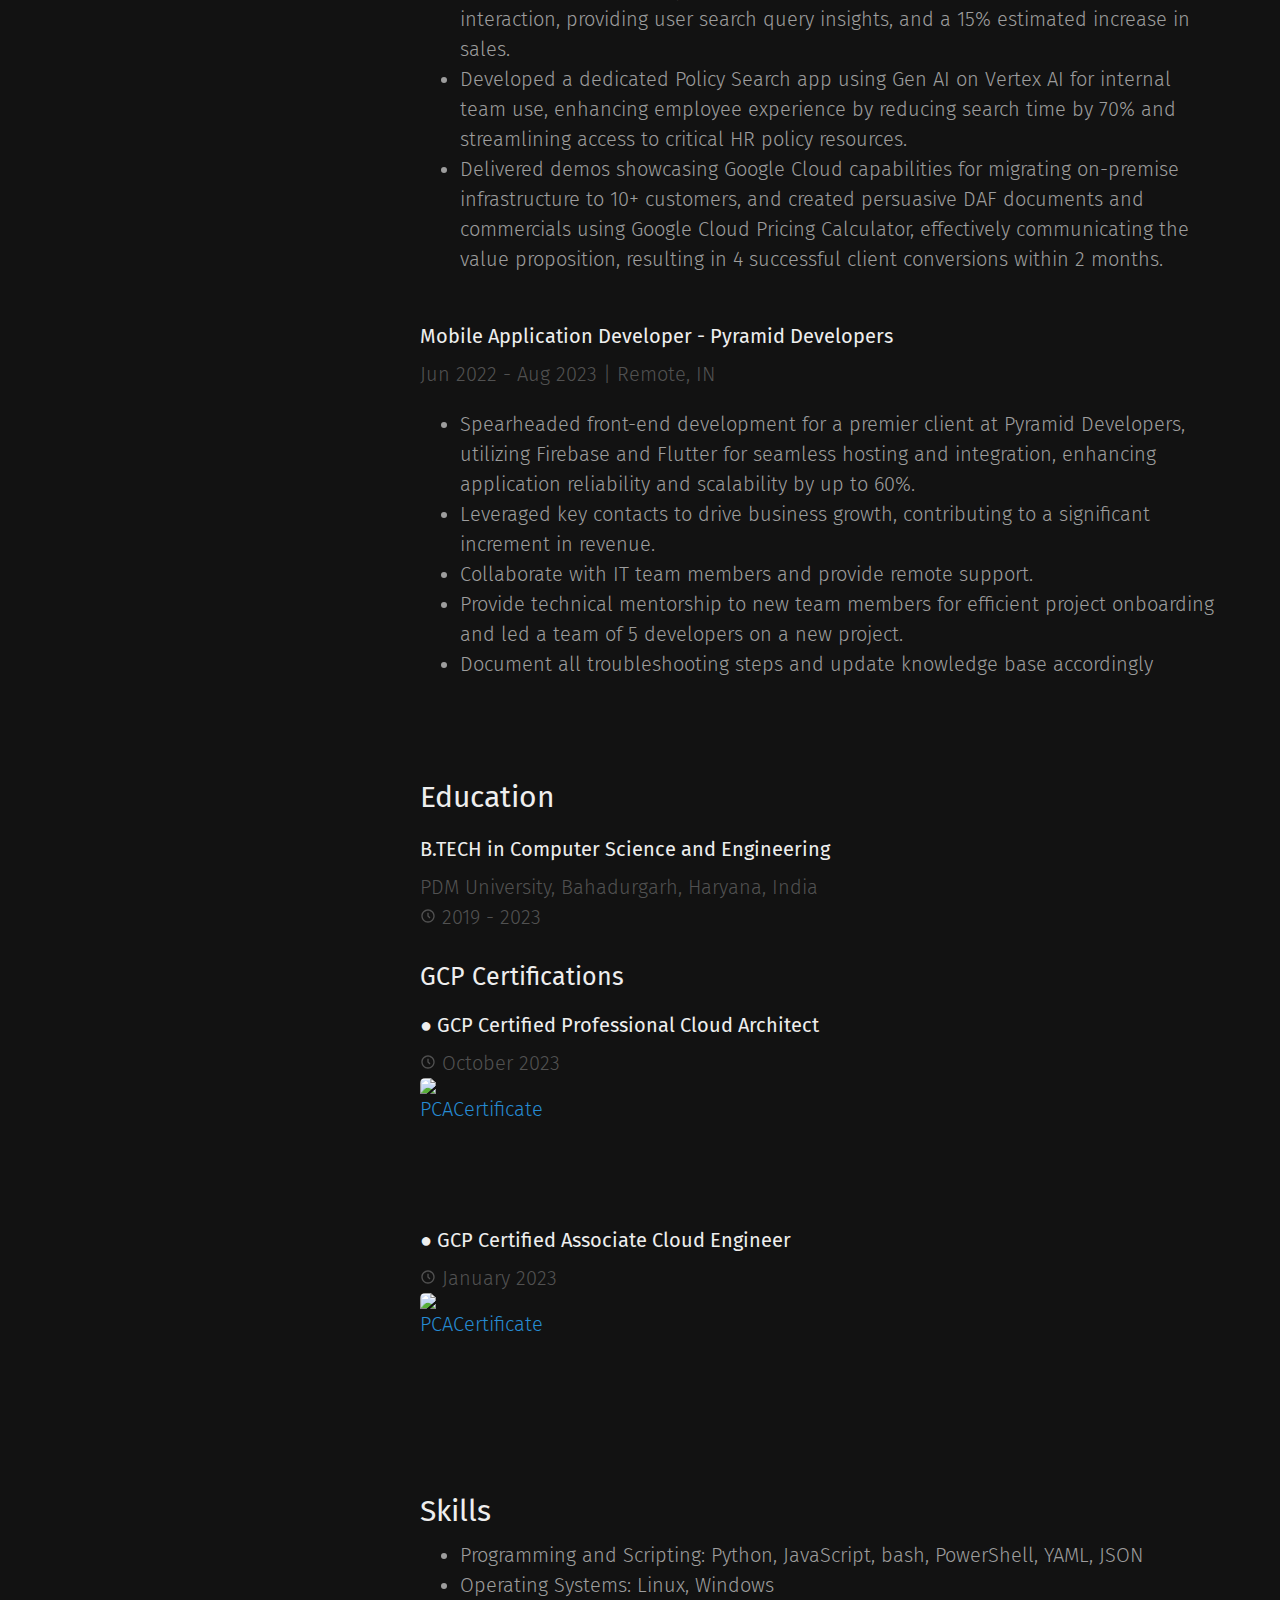
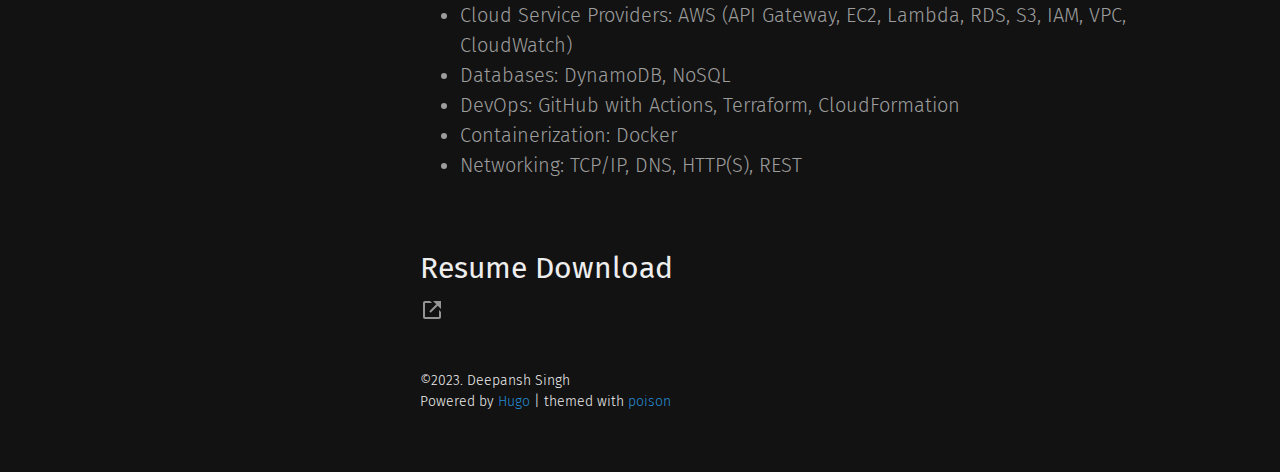
==== commit 05e63a02: "Added new Job desc" ====
--- a/frontend/index.html
+++ b/frontend/index.html
@@ -226,6 +226,30 @@
         <br>
         <h2 id="experience">Experience</h2>
         <h5 class="list__title post__title">
+            Cloud Engineer - Team Computers
+        </h5>
+        <div class="list__meta meta">
+            <div class="meta__item-datetime meta__item">
+                <!-- <svg class="meta__icon icon icon-time" width="16" height="14" viewBox="0 0 30 28">
+            <path d="M15 0C7 0 1 6 1 14s6 14 14 14 14-6 14-14S23 0 15 0zm0 25C9 25 4 20 4 14S9 3 15 3s11 5 11 11-5 11-11 11zm1-18h-2v8.4l6.8 4.4L22 18l-6-3.8V7z"></path>
+        </svg> -->
+                <time class="meta__text" datetime="2024-02-07T00:00:00Z">Feb 2024 - Present | Gurugram, IN</time>
+            </div>
+        </div>
+        <p>
+        <ul>
+            <li>Specialisaion in DevOps and Google Cloud Projects.</li>
+            <li>Designed, tested, and implemented two Gen AI search and chatbots utilizing VertexAI on the company’s
+                website, leading to a 50% increase in customer interaction, providing user search query insights, and a 15%
+                estimated increase in sales.</li>
+            <li>Developed a dedicated Policy Search app using Gen AI on Vertex AI for internal team use, enhancing employee experience by reducing
+                search time by 70% and streamlining access to critical HR policy resources.</li>
+            <li>Delivered demos showcasing Google Cloud capabilities for migrating on-premise infrastructure to 10+
+                customers, and created persuasive DAF documents and commercials using Google Cloud Pricing Calculator, effectively communicating the value proposition, resulting in 4 successful client conversions within 2 months.</li>
+            <br>
+        </ul>
+        </p>
+        <h5 class="list__title post__title">
             Mobile Application Developer - Pyramid Developers
         </h5>
         <div class="list__meta meta">
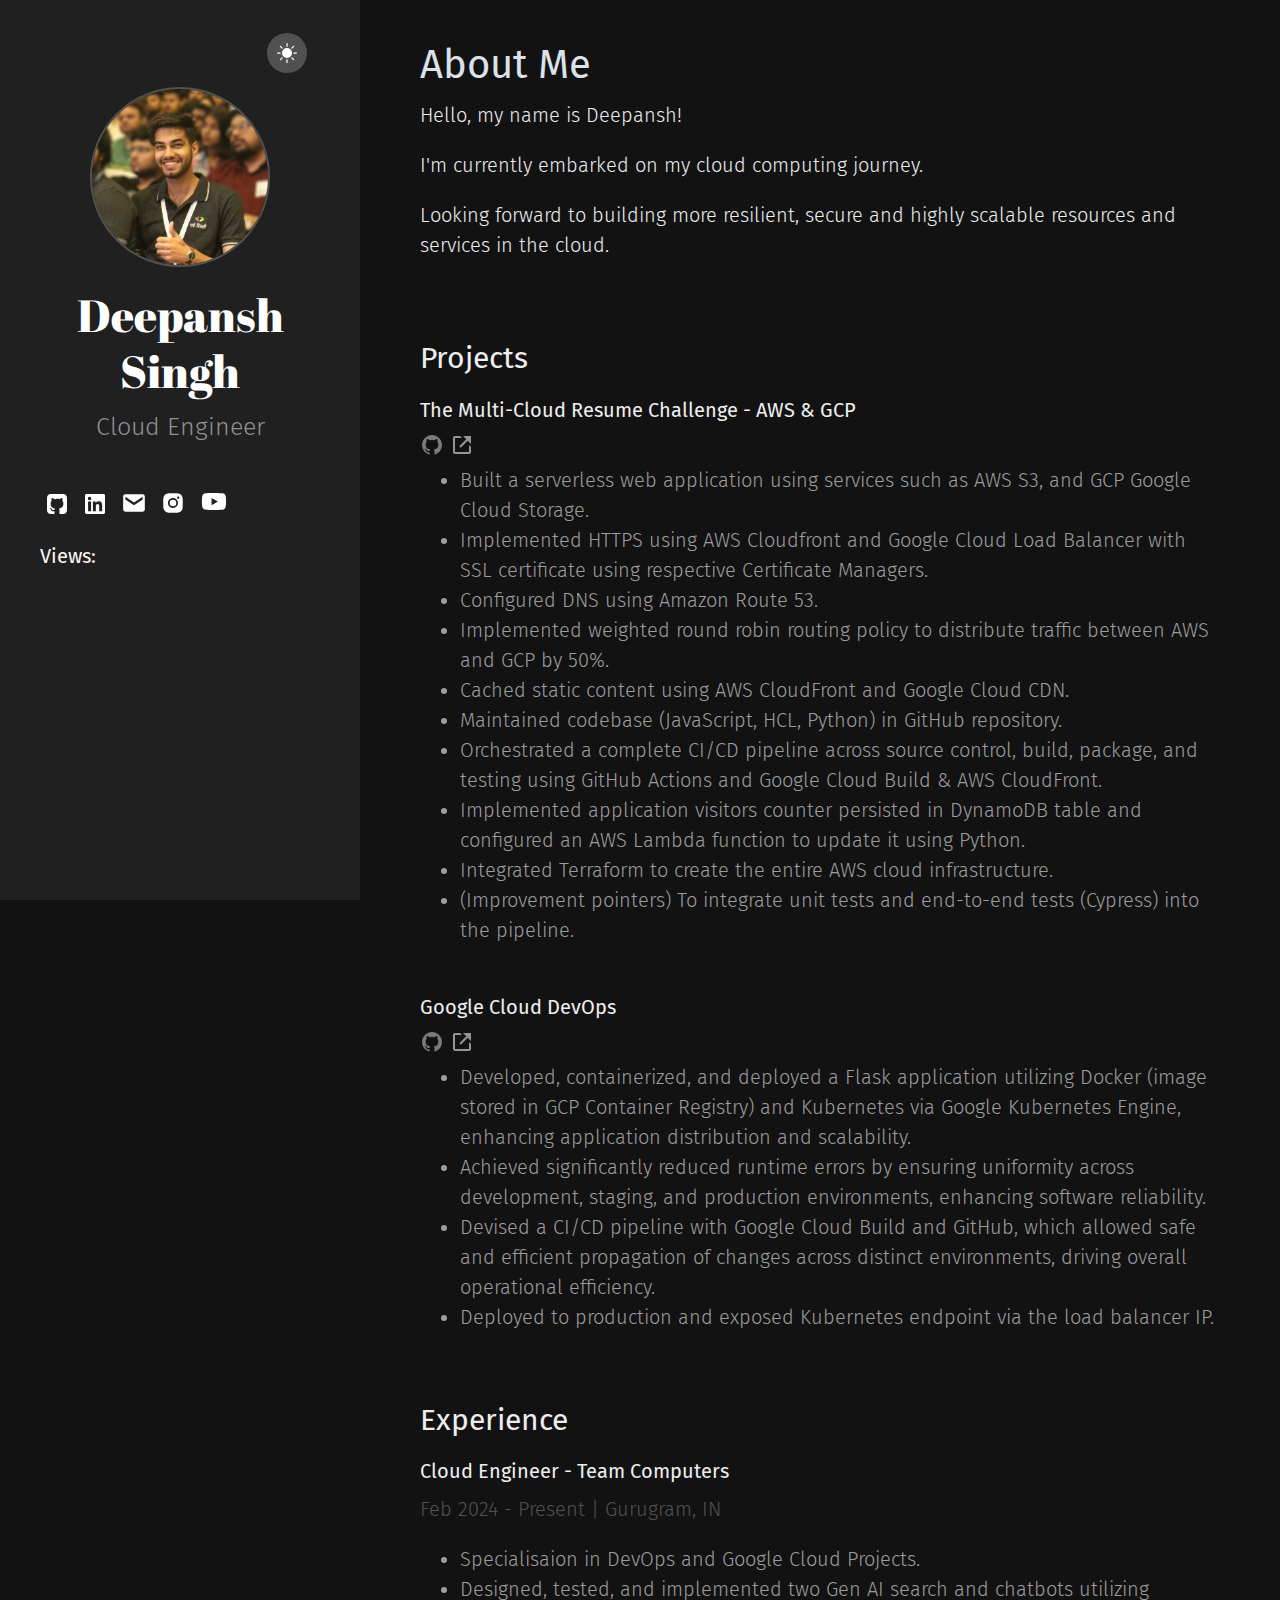
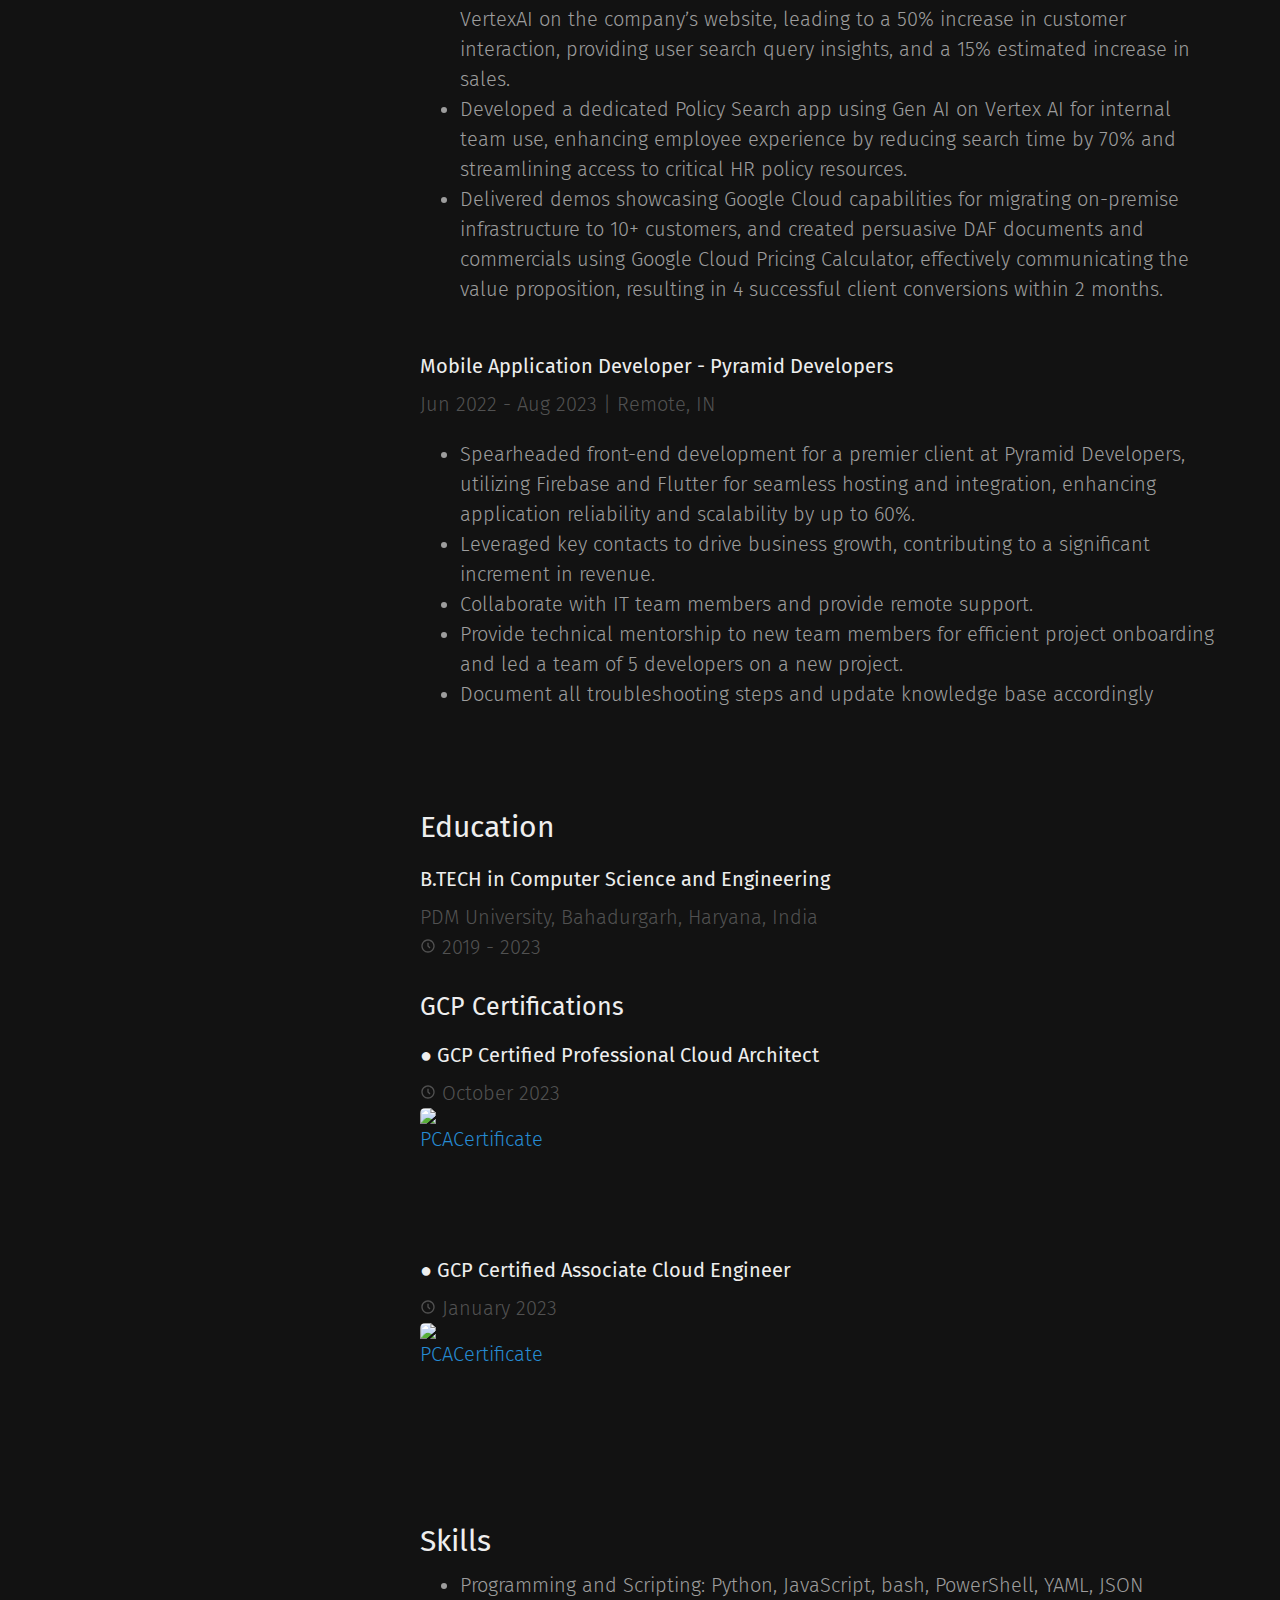
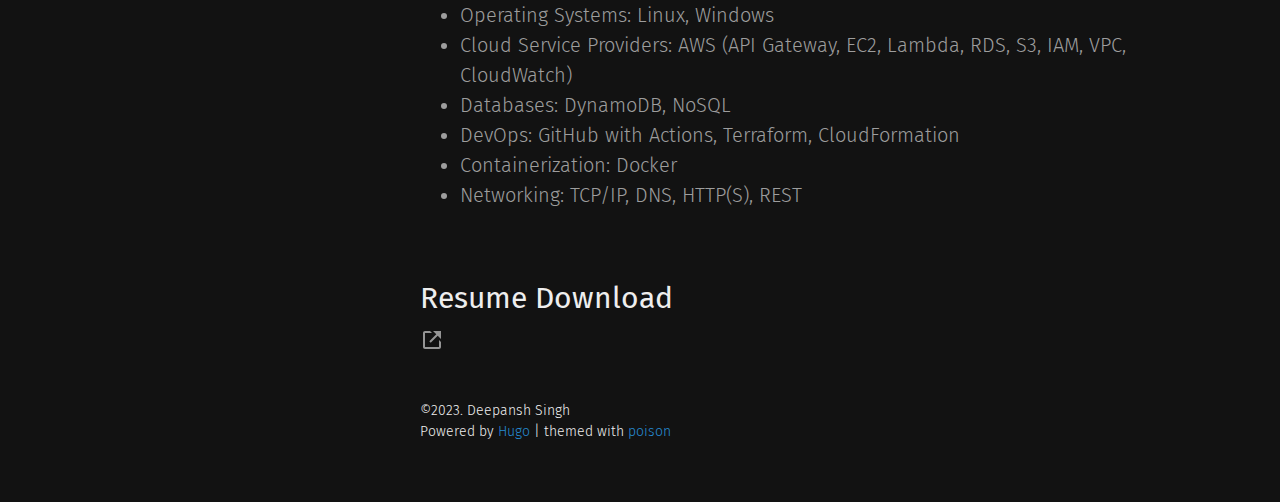
==== commit 2da321e9: "Updated terraform task status" ====
--- a/frontend/index.html
+++ b/frontend/index.html
@@ -186,9 +186,8 @@
                 <li>Maintained codebase (JavaScript, HCL, Python) in GitHub repository.
                 <li>Orchestrated a complete CI/CD pipeline across source control, build, package, and testing using GitHub Actions and Google Cloud Build & AWS CloudFront.
                 <li>Implemented application visitors counter persisted in DynamoDB table and configured an AWS Lambda function to update it using Python.
-                <li>(todo) Integrate unit tests and end-to-end tests (Cypress) into the pipeline.
-                
-                <li>(todo) Use Terraform to deploy the application.
+                <li>Integrated Terraform to create the entire AWS cloud infrastructure.
+                <li>(Improvement pointers) To integrate unit tests and end-to-end tests (Cypress) into the pipeline.
                     <br>
                     <br>
             </ul>
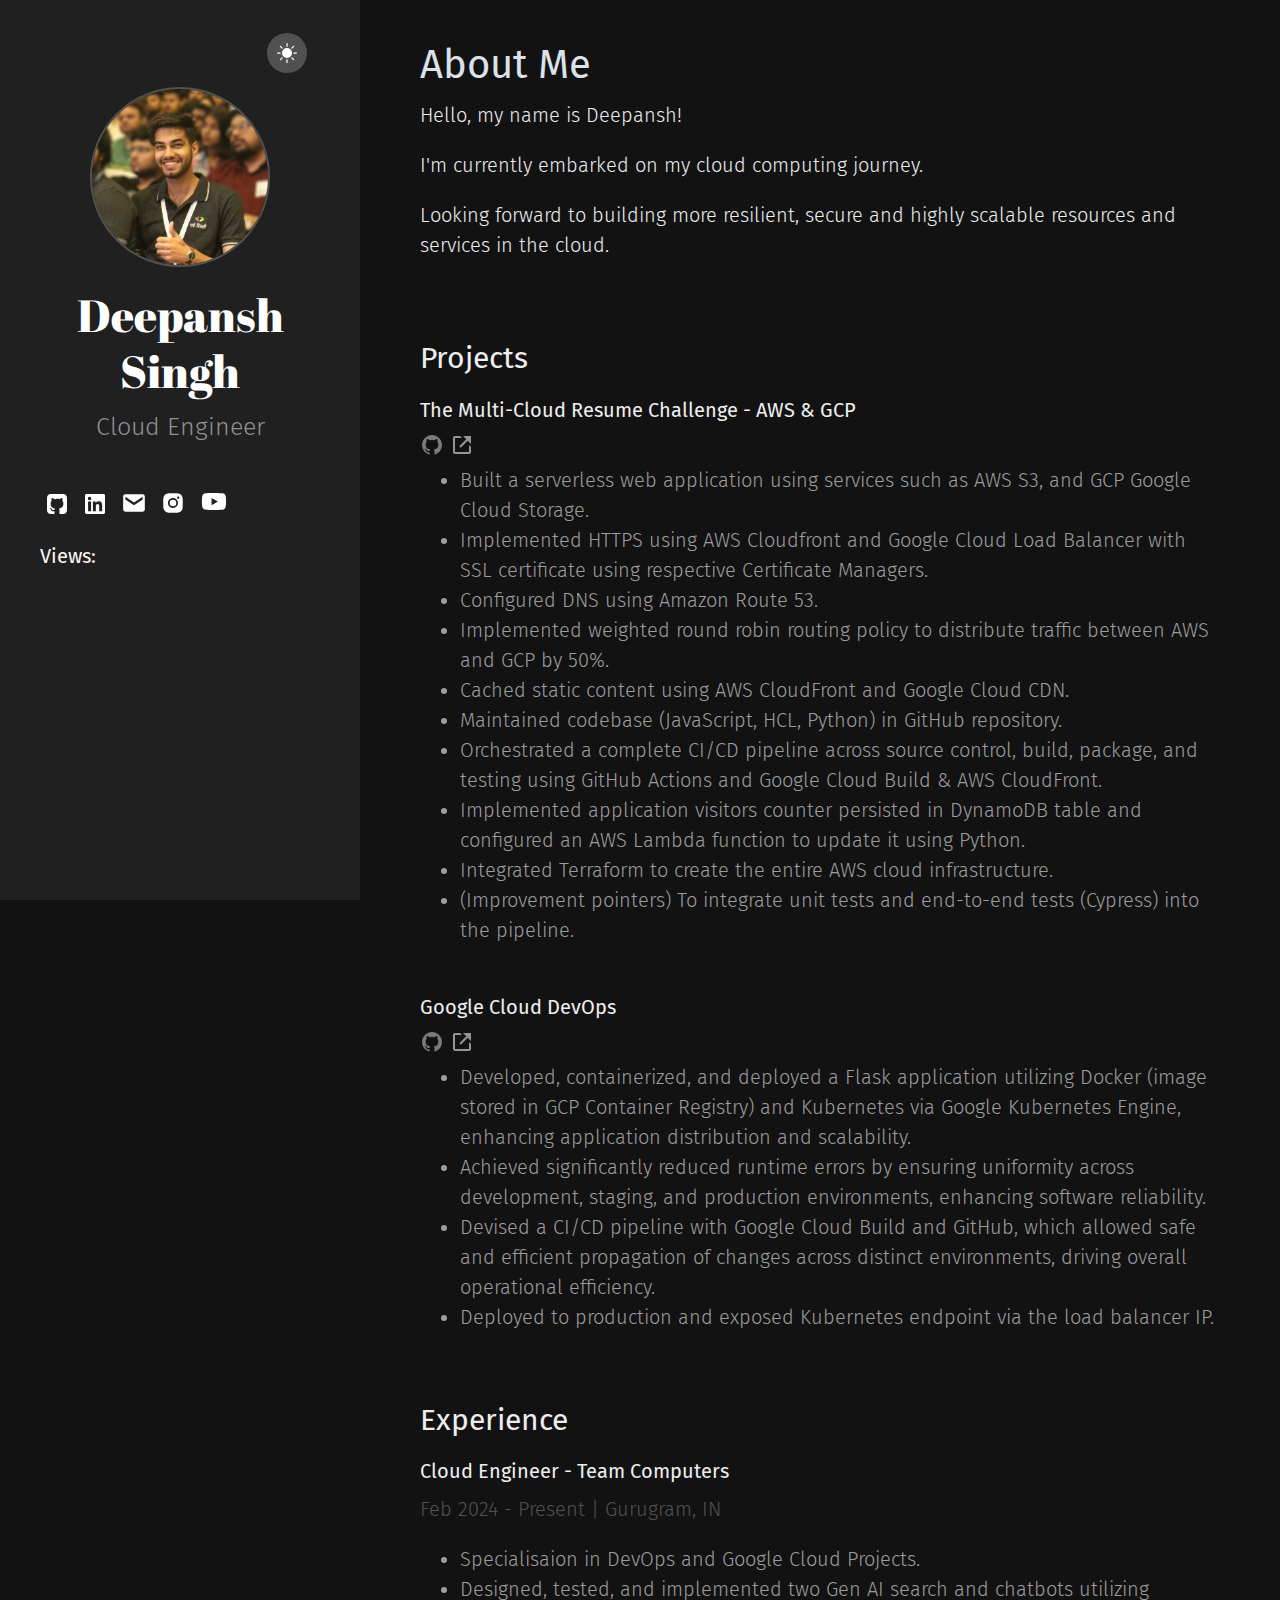
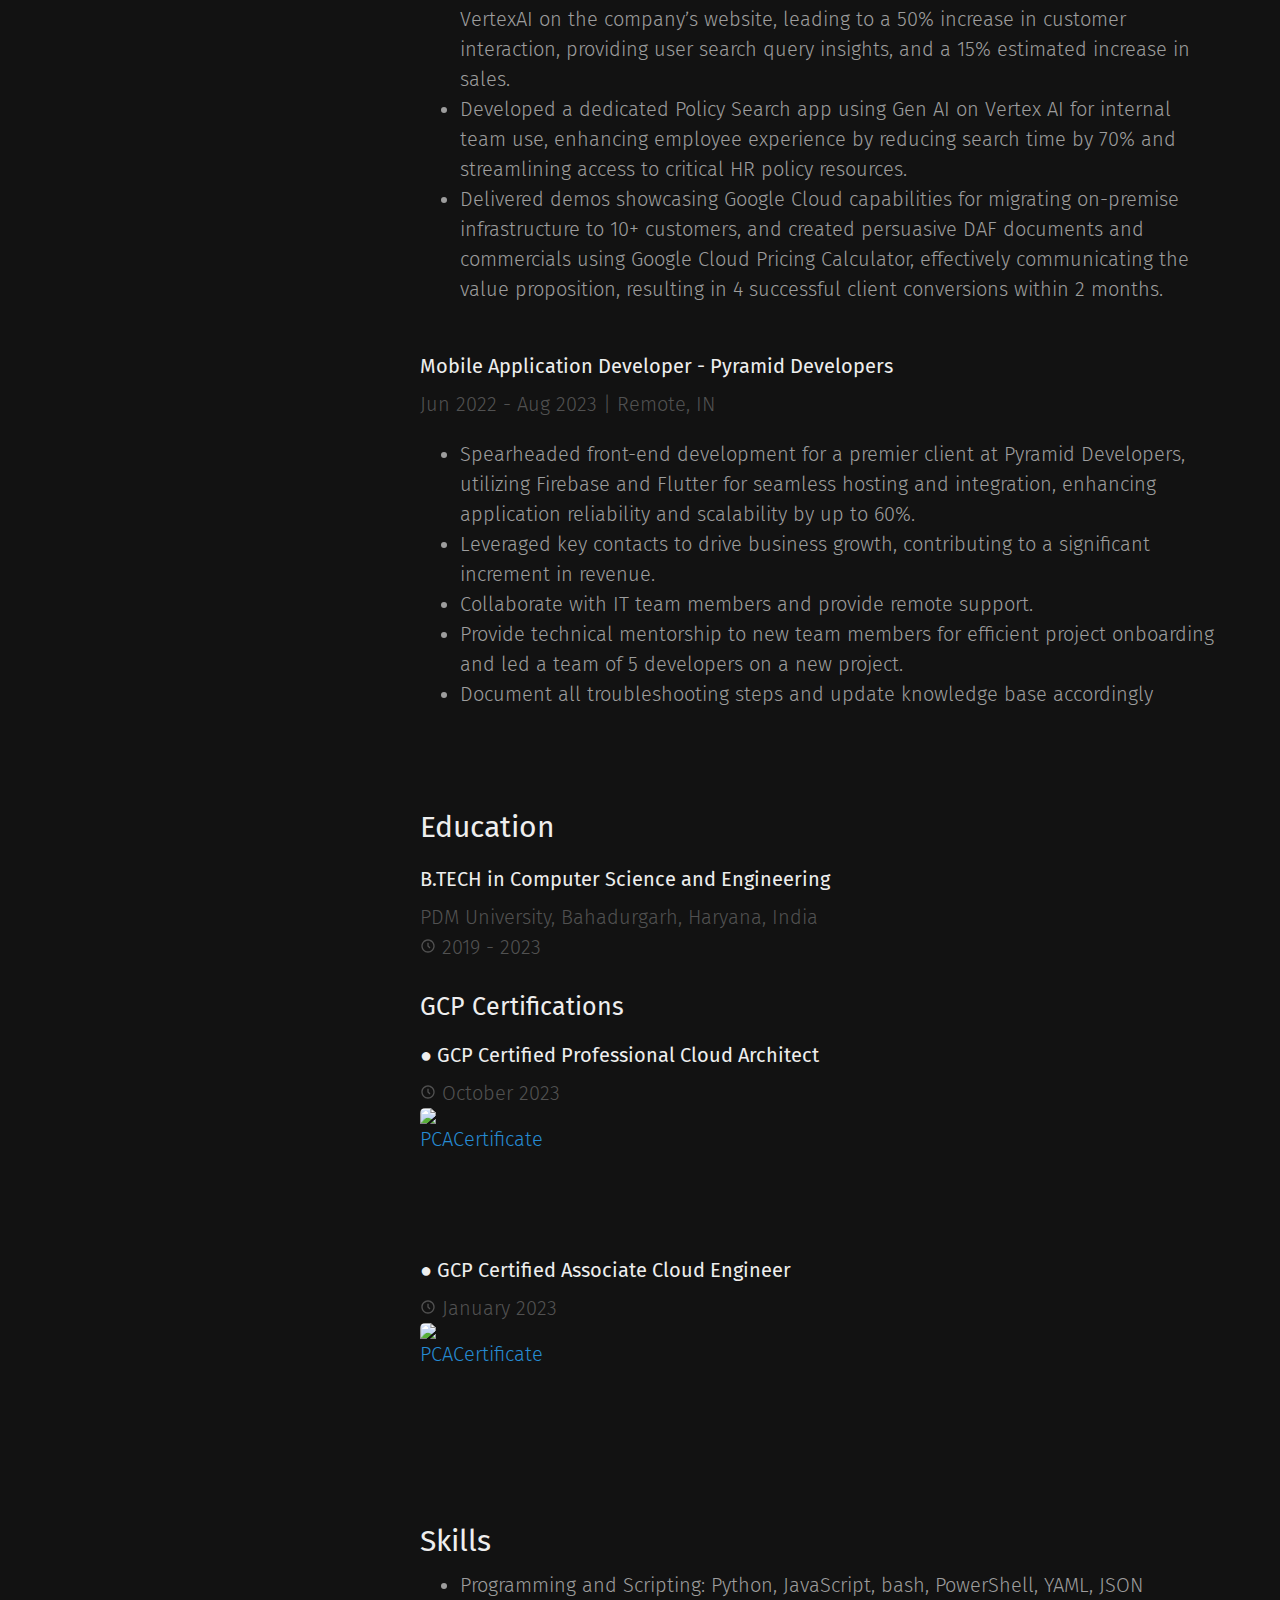
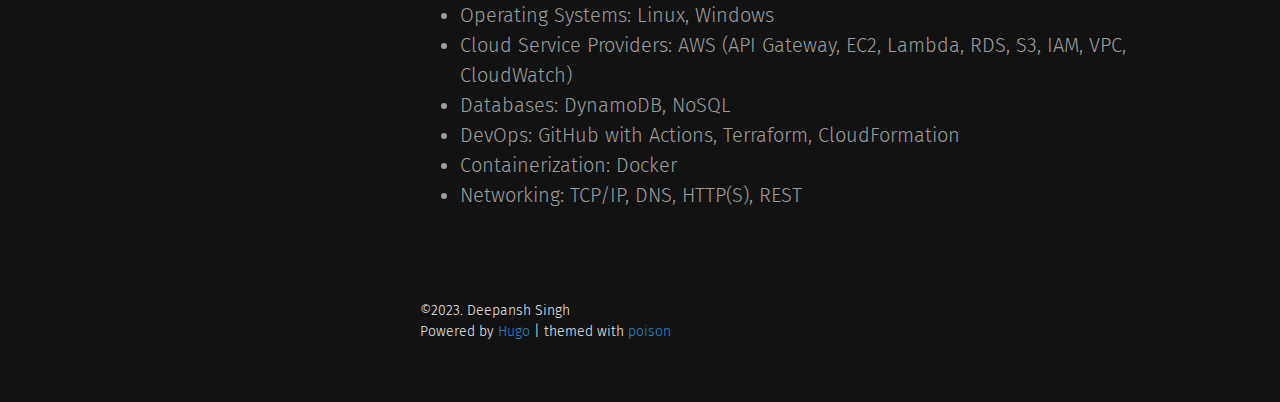
==== commit a46806ac: "sush commit" ====
--- a/frontend/index.html
+++ b/frontend/index.html
@@ -334,7 +334,7 @@
             <li>Containerization: Docker</li>
             <li>Networking: TCP/IP, DNS, HTTP(S), REST</li>
         </ul>
-        <br>
+<!--        <br>
         <h2 id="resume">Resume Download</h2>
         <a href="https://s3.amazonaws.com/deepansh.app/Deepansh-Singh-Resume.pdf" target="_blank"
             class="project__link">
@@ -342,7 +342,7 @@
                 <path d="m13 3 3.293 3.293-7 7 1.414 1.414 7-7L21 11V3z"></path><path d="M19 19H5V5h7l-2-2H5c-1.103 0-2 .897-2 2v14c0 1.103.897 2 2 2h14c1.103 0 2-.897 2-2v-5l-2-2v7z"></path>
             </svg>
         </a>
-        <br>
+-->        <br>
         <br>
         <div>
             <p class="footnote">
@@ -381,4 +381,4 @@
 <script src="./js/views.js"></script>
 <!-- Test -->
 
-</html>+</html>
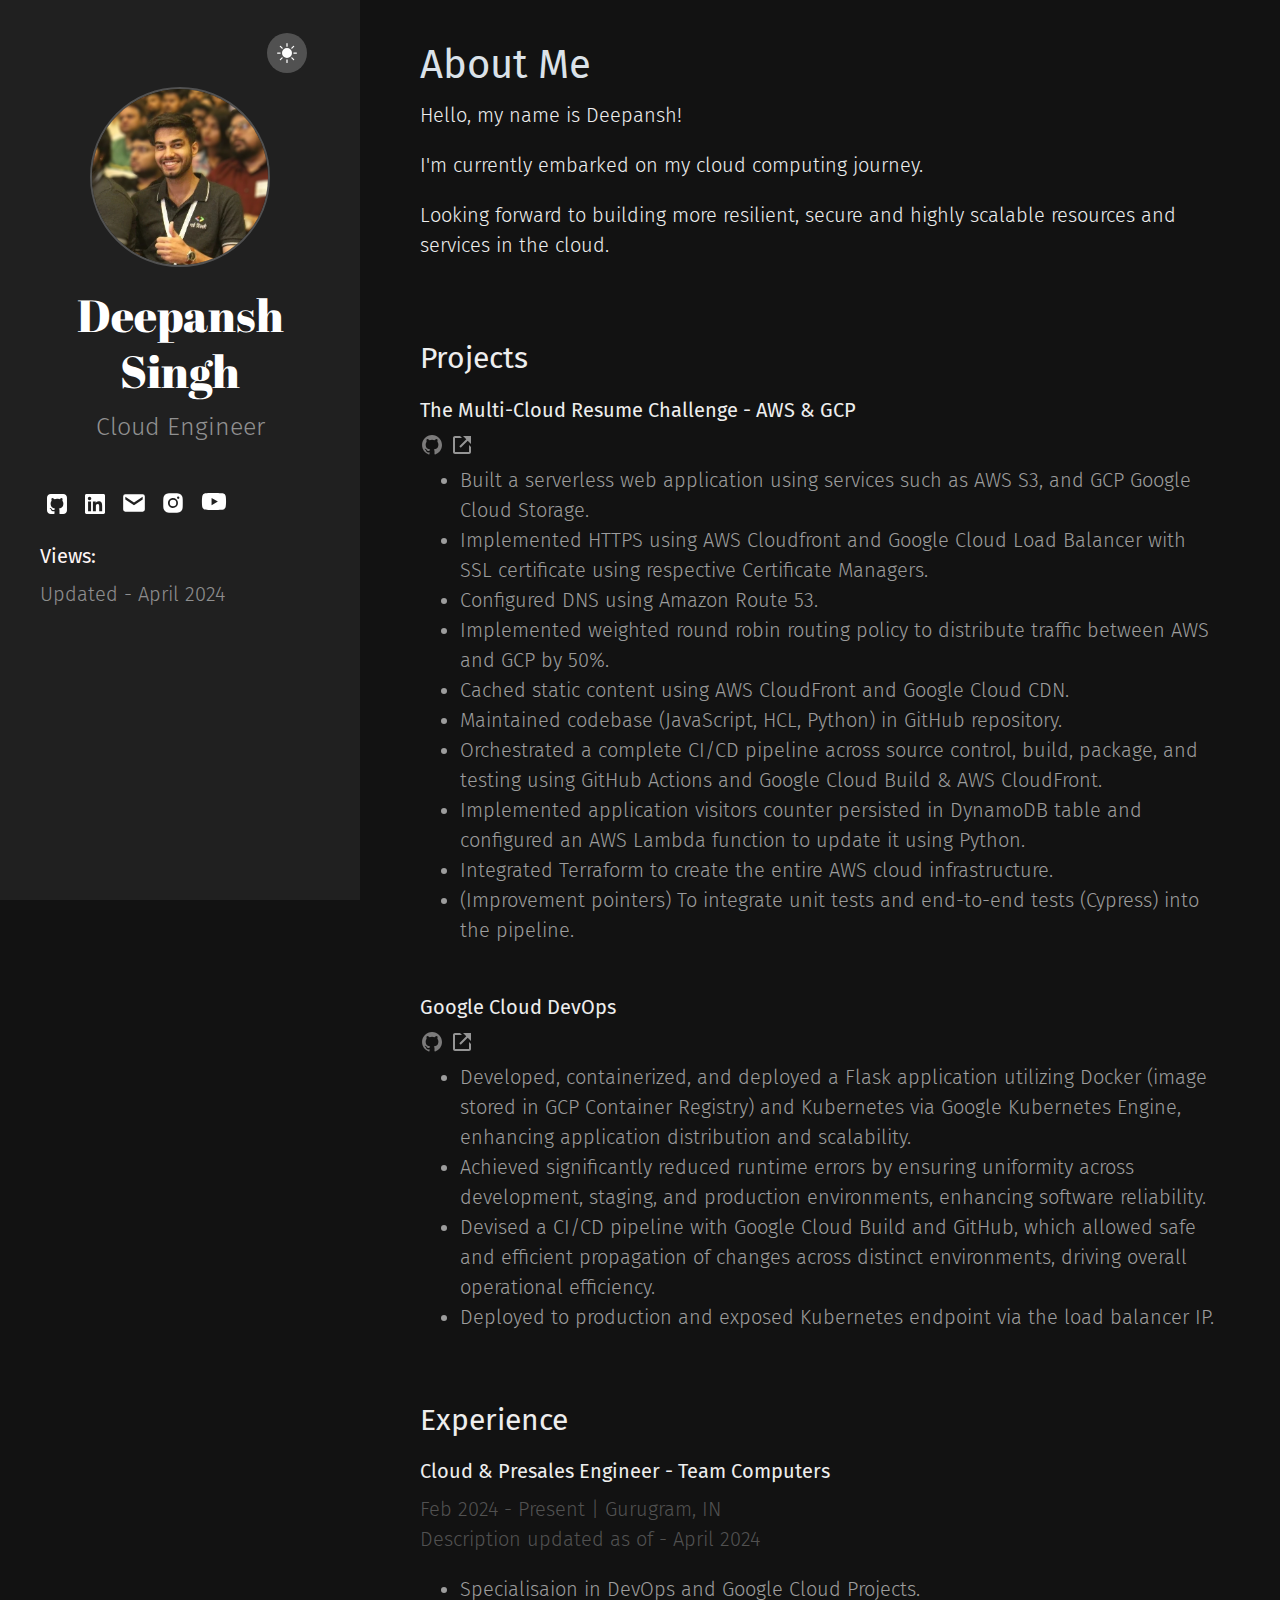
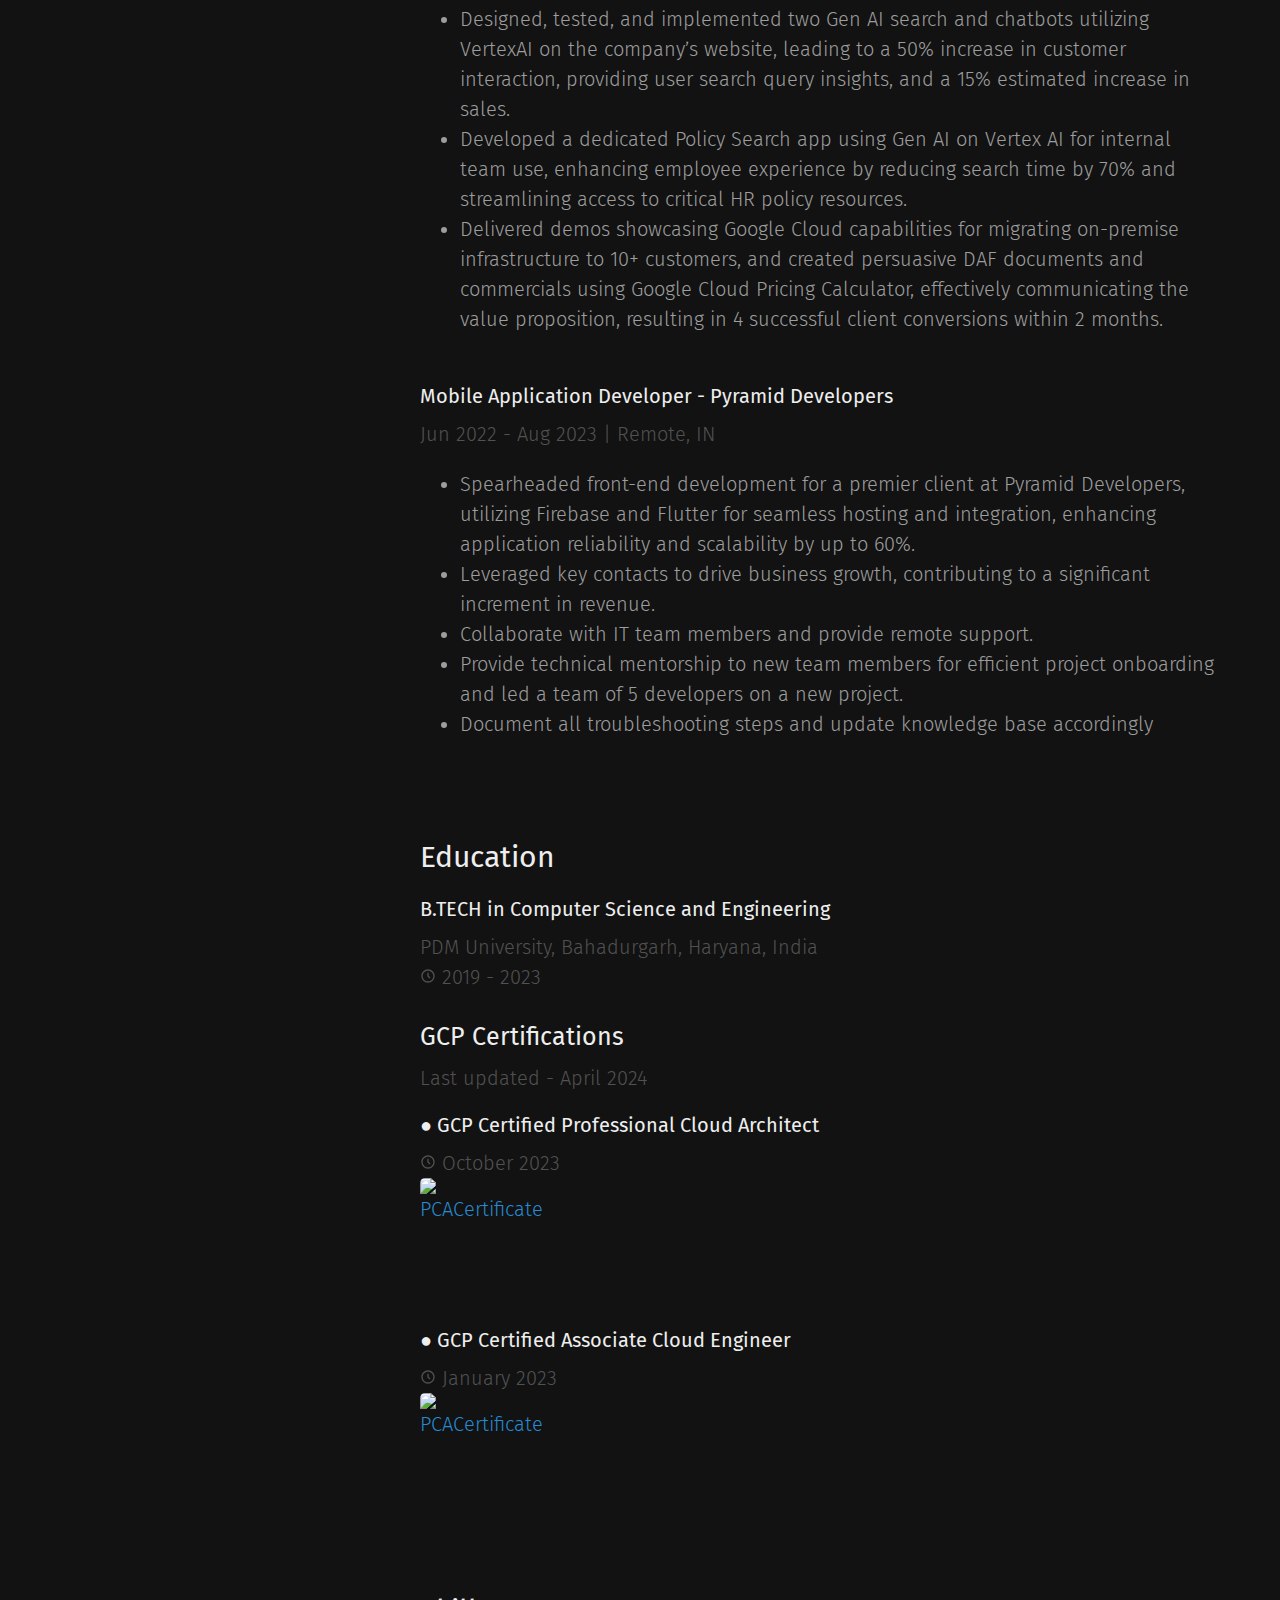
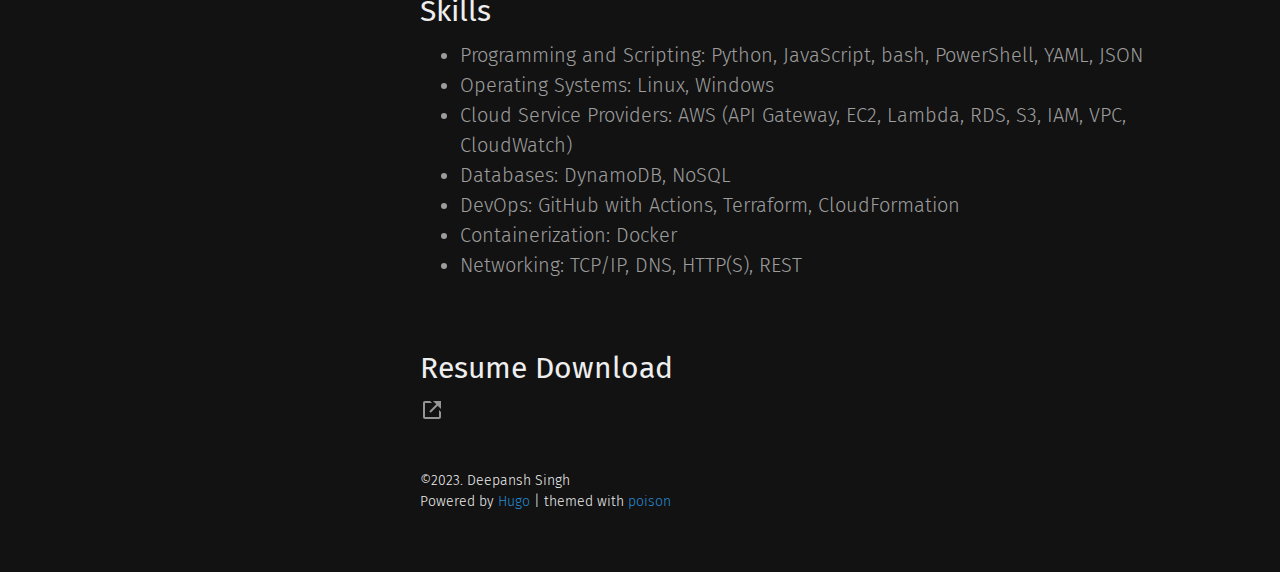
==== commit 830149d8: "Update Resume Link" ====
--- a/frontend/index.html
+++ b/frontend/index.html
@@ -138,6 +138,7 @@
                         <span id='views'>Views:</span> <span id="visits"></span>
                     </h4>
                 </div>
+                <time class="meta__text" datetime="2024-02-07T00:00:00Z">Updated - April 2024</time>
                 <!-- Original Hugo Trademark stamp location -->
 
                 <!-- Original Hugo Trademark stamp location -->
@@ -225,14 +226,15 @@
         <br>
         <h2 id="experience">Experience</h2>
         <h5 class="list__title post__title">
-            Cloud Engineer - Team Computers
+            Cloud & Presales Engineer - Team Computers
         </h5>
         <div class="list__meta meta">
             <div class="meta__item-datetime meta__item">
                 <!-- <svg class="meta__icon icon icon-time" width="16" height="14" viewBox="0 0 30 28">
             <path d="M15 0C7 0 1 6 1 14s6 14 14 14 14-6 14-14S23 0 15 0zm0 25C9 25 4 20 4 14S9 3 15 3s11 5 11 11-5 11-11 11zm1-18h-2v8.4l6.8 4.4L22 18l-6-3.8V7z"></path>
         </svg> -->
-                <time class="meta__text" datetime="2024-02-07T00:00:00Z">Feb 2024 - Present | Gurugram, IN</time>
+                <time class="meta__text" datetime="2024-02-07T00:00:00Z">Feb 2024 - Present | Gurugram, IN</time> <br>
+                <time class="meta__text" datetime="2024-02-07T00:00:00Z">Description updated as of - April 2024</time>
             </div>
         </div>
         <p>
@@ -291,6 +293,7 @@
         <h3 class="list__title post__title">
             GCP Certifications
         </h3>
+        <time class="meta__text" datetime="2024-02-07T00:00:00Z">Last updated - April 2024</time>
         <h5 class="list__title post__title">
             ● GCP Certified Professional Cloud Architect
         </h5>
@@ -334,15 +337,15 @@
             <li>Containerization: Docker</li>
             <li>Networking: TCP/IP, DNS, HTTP(S), REST</li>
         </ul>
-<!--        <br>
+        <br>
         <h2 id="resume">Resume Download</h2>
-        <a href="https://s3.amazonaws.com/deepansh.app/Deepansh-Singh-Resume.pdf" target="_blank"
+        <a href="https://drive.google.com/file/d/1CarsI5KlHnfa0IqYHfU8KFcgjYu9B3ow/view?usp=sharing" target="_blank"
             class="project__link">
             <svg xmlns="http://www.w3.org/2000/svg" width="24" height="24" viewBox="0 0 24 24" style="fill: rgba(149, 149, 149, 1);">
                 <path d="m13 3 3.293 3.293-7 7 1.414 1.414 7-7L21 11V3z"></path><path d="M19 19H5V5h7l-2-2H5c-1.103 0-2 .897-2 2v14c0 1.103.897 2 2 2h14c1.103 0 2-.897 2-2v-5l-2-2v7z"></path>
             </svg>
         </a>
--->        <br>
+        <br>
         <br>
         <div>
             <p class="footnote">
